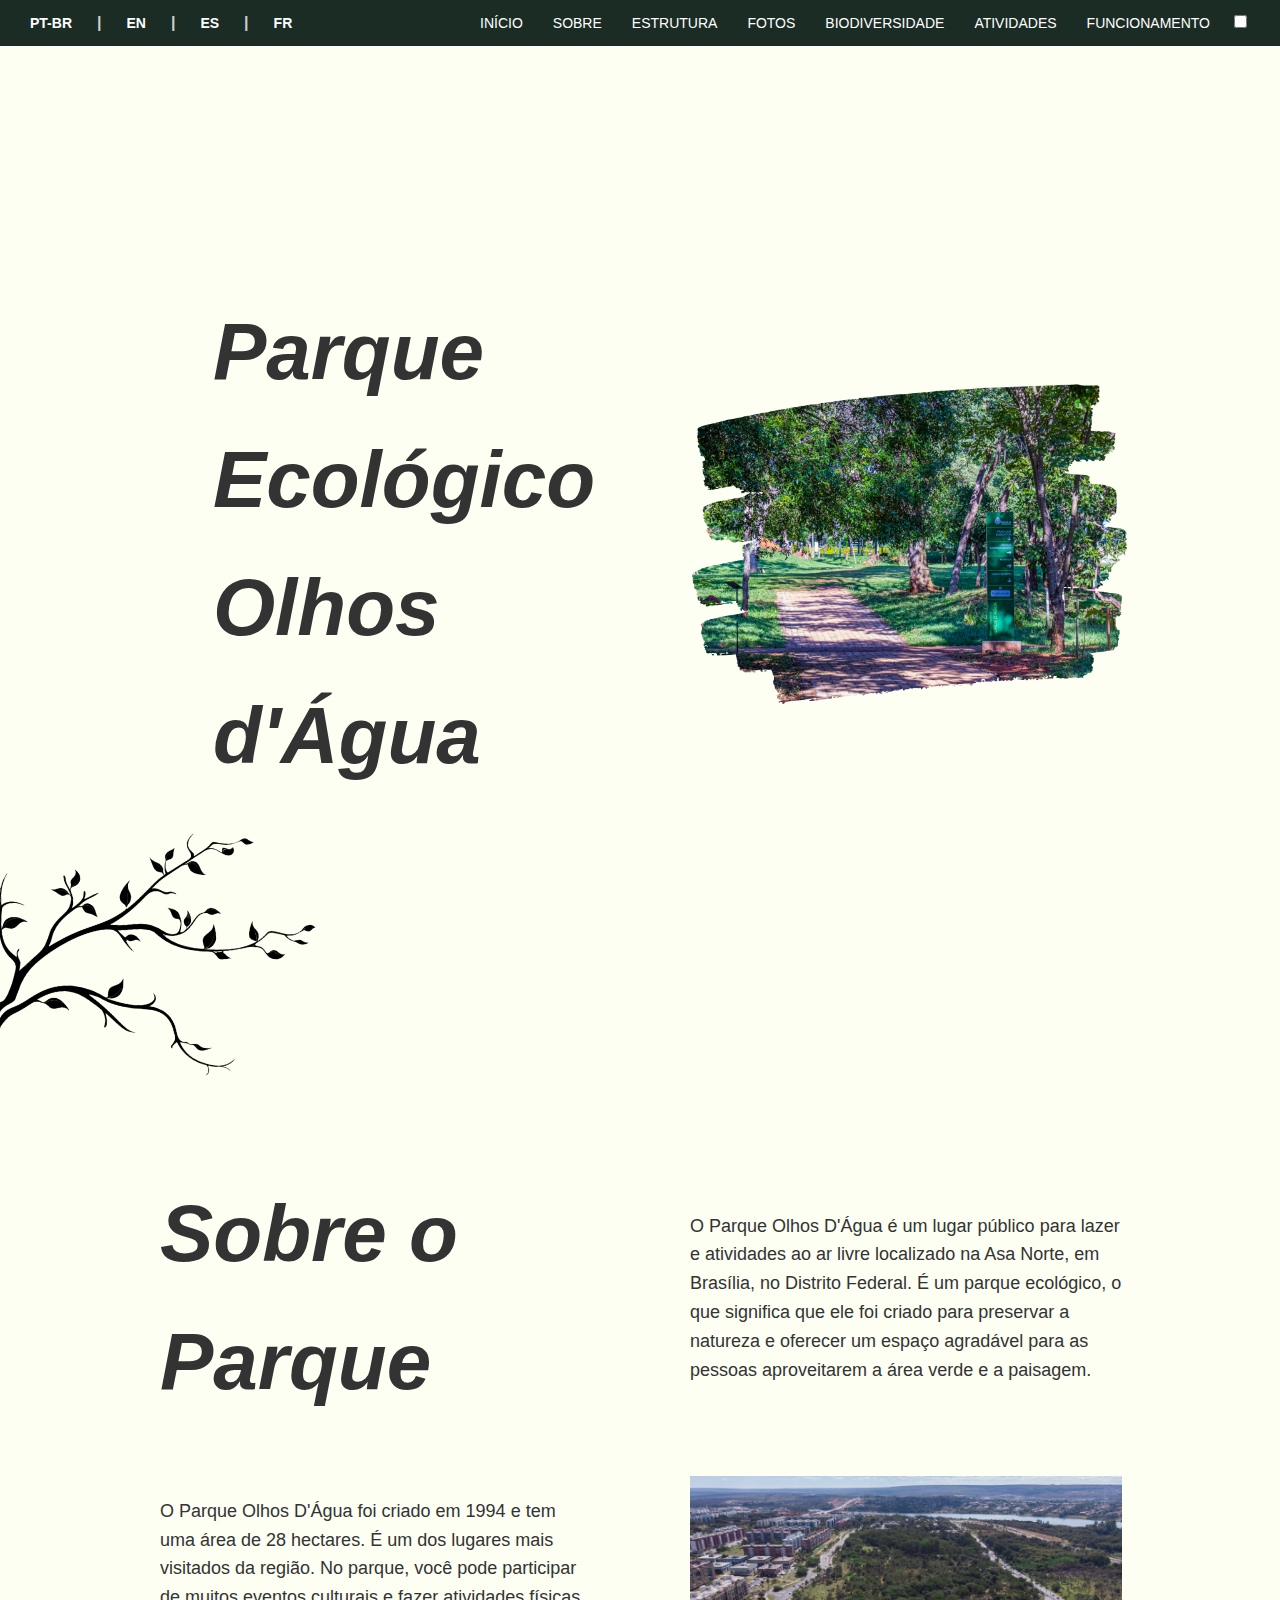
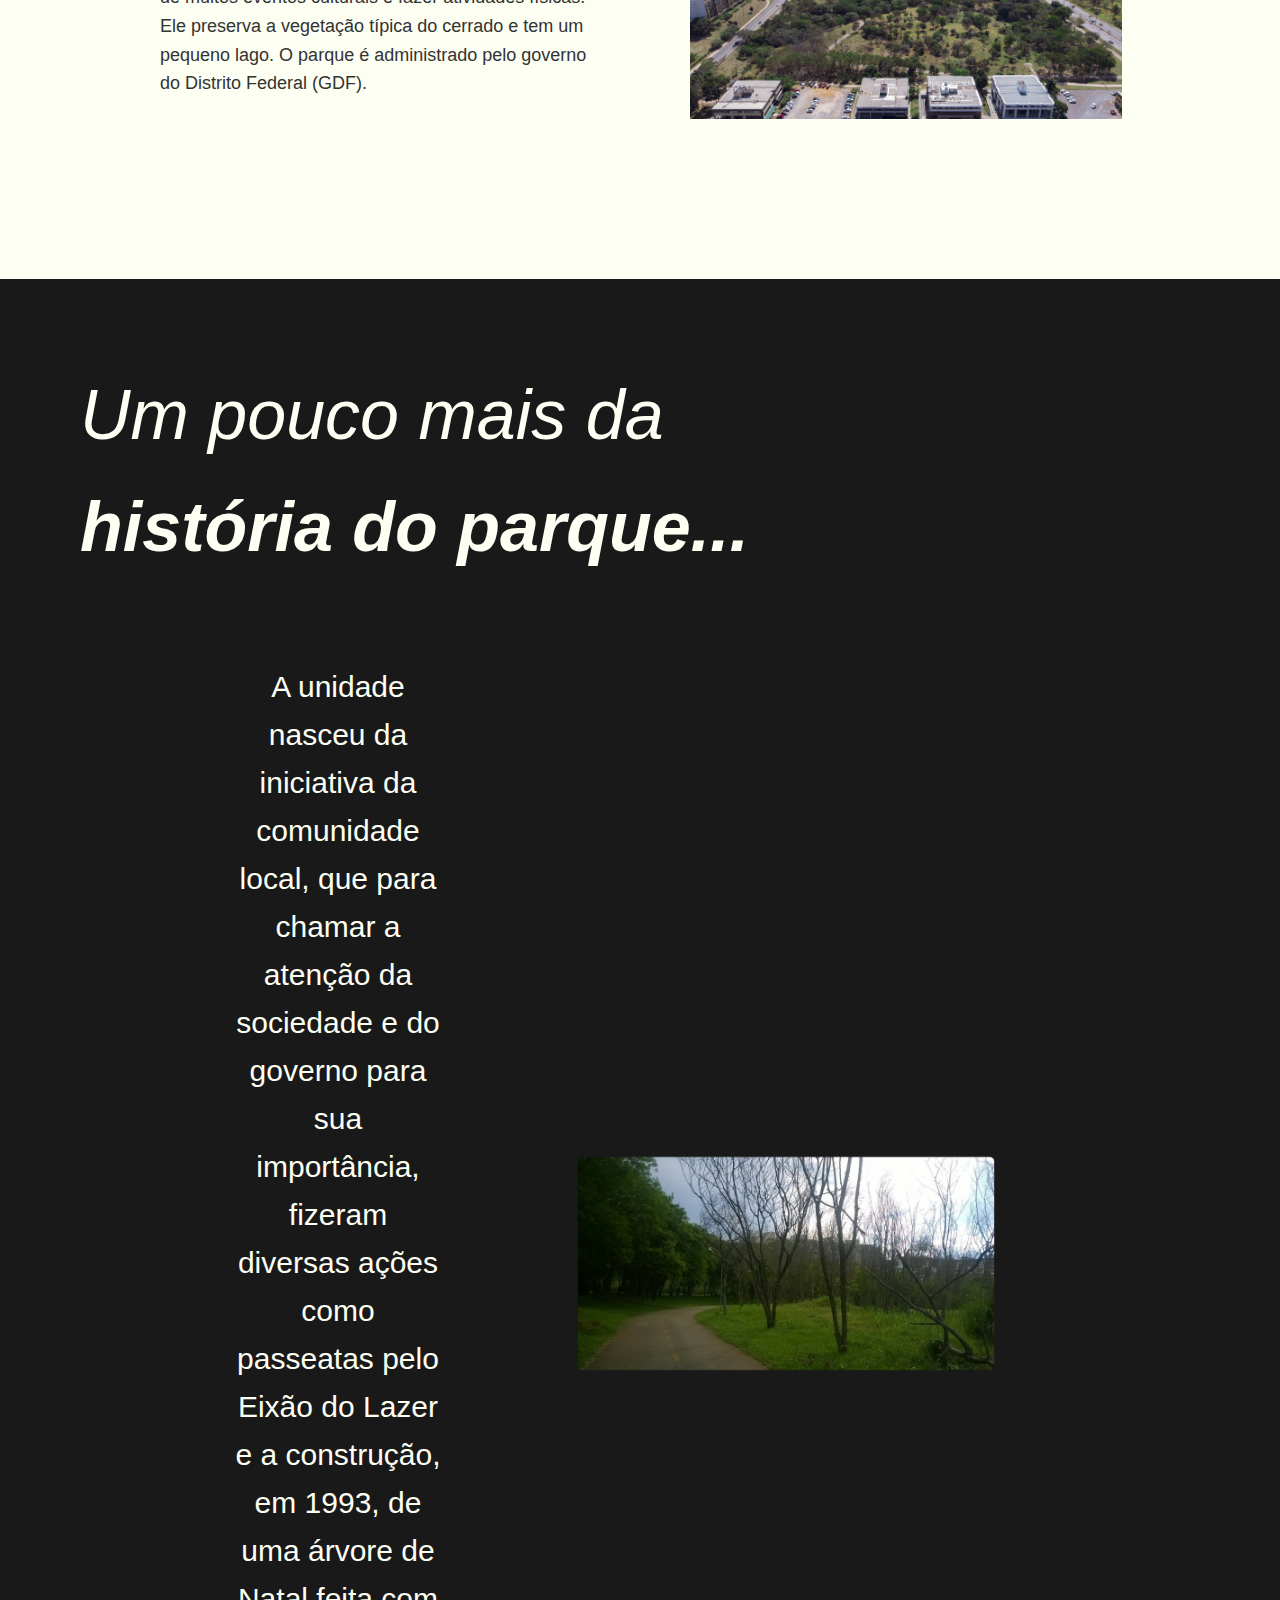
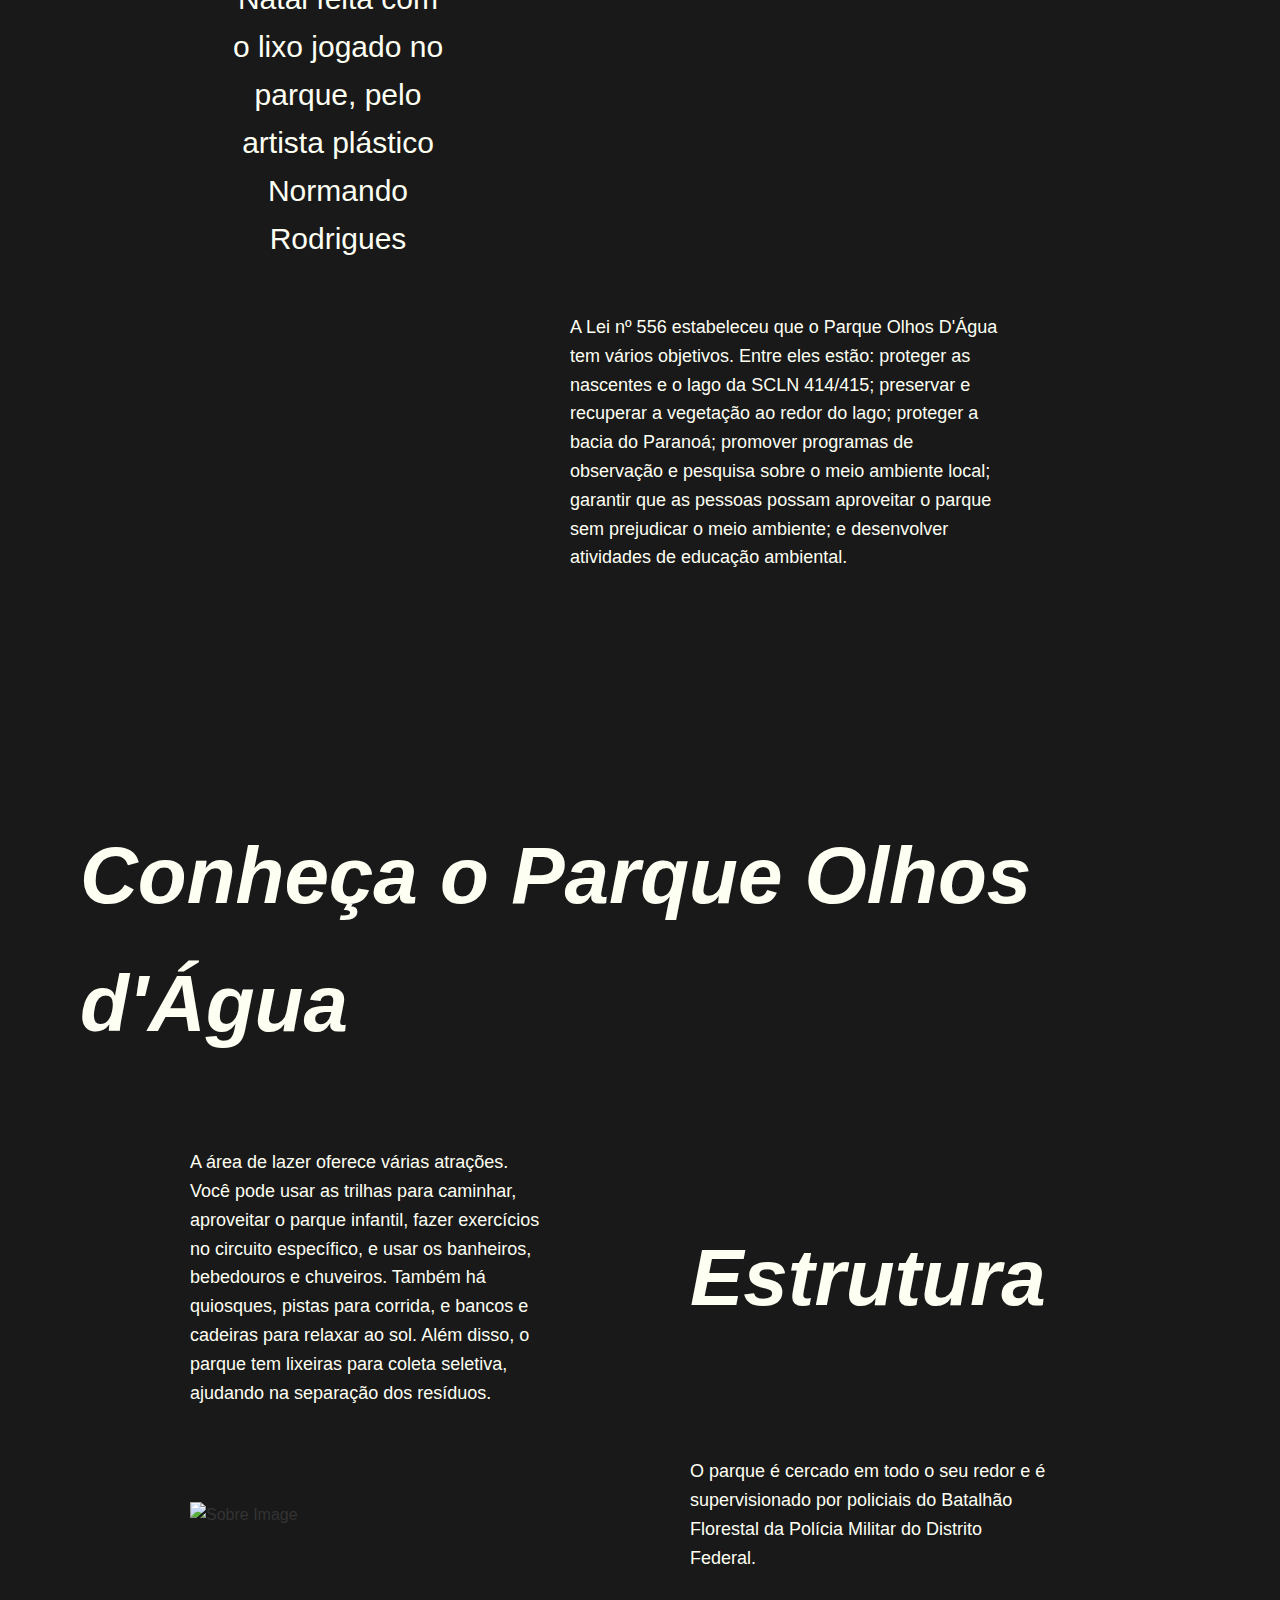
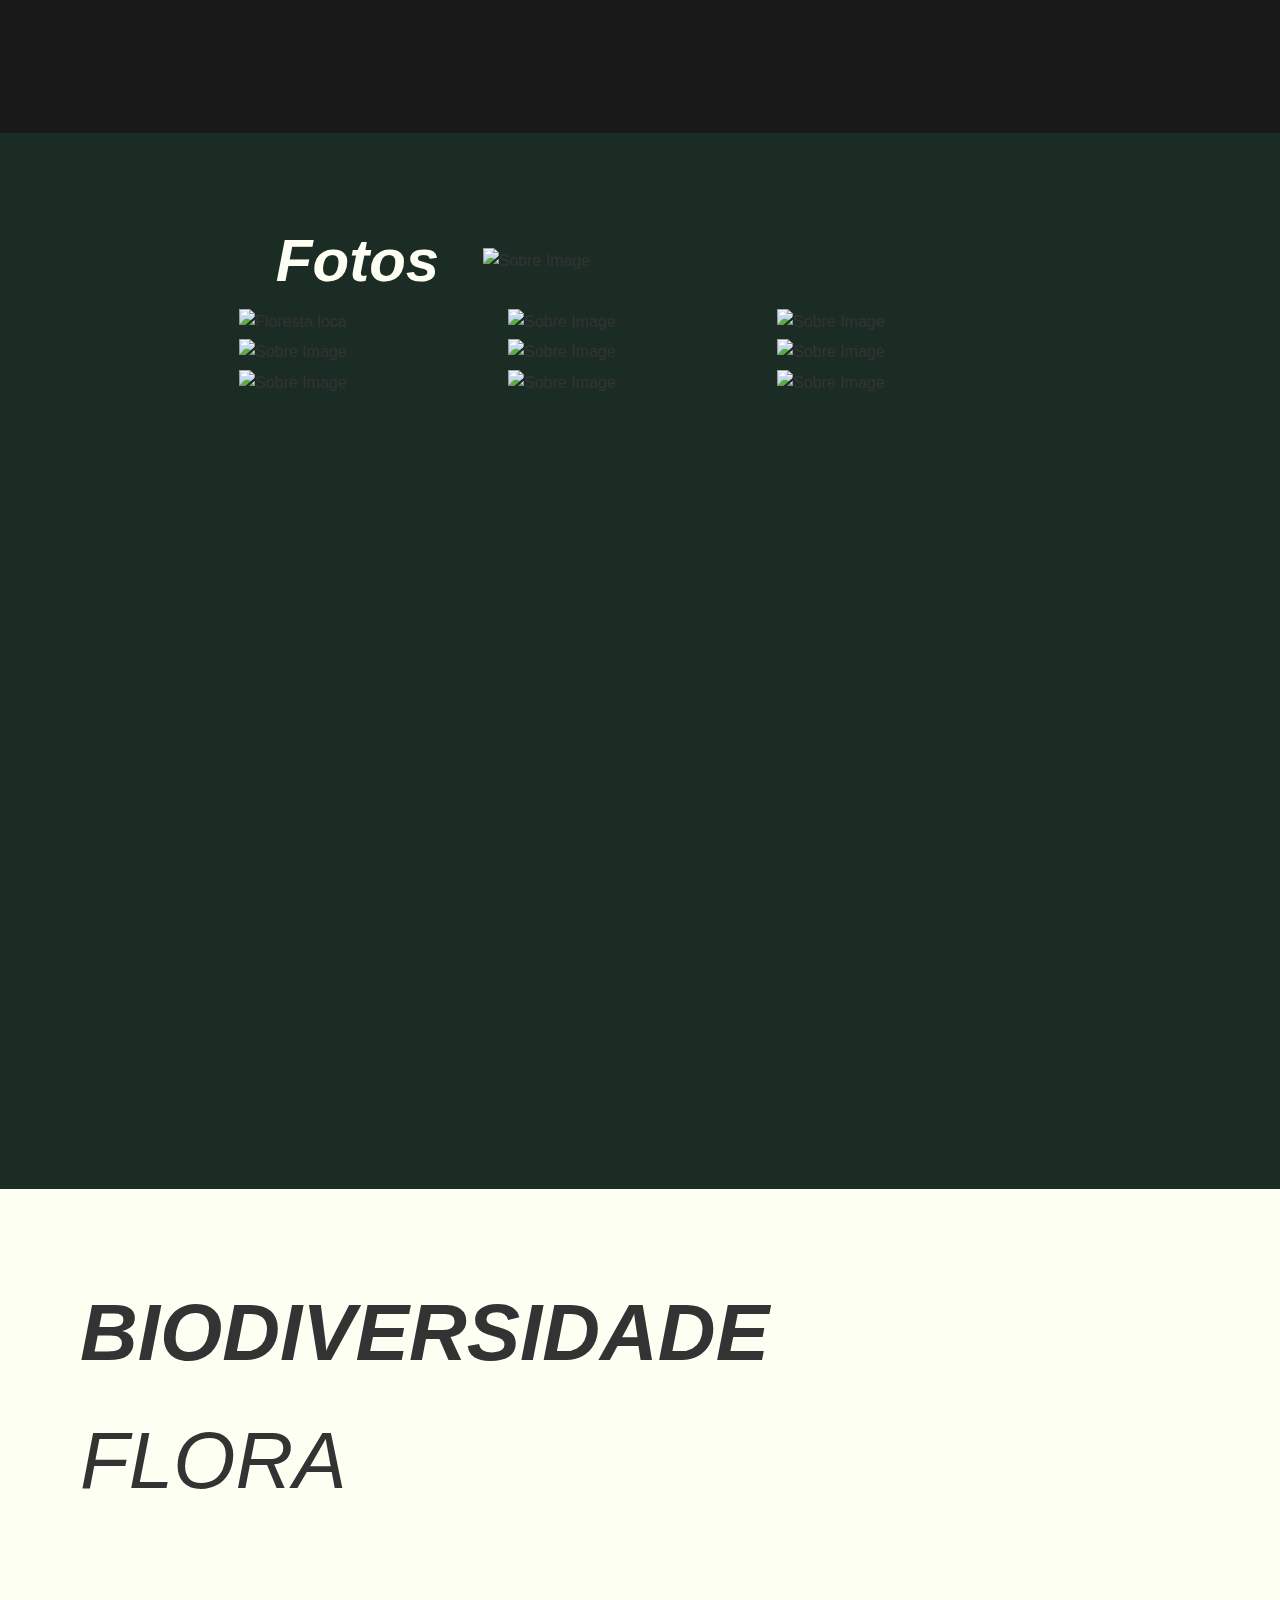
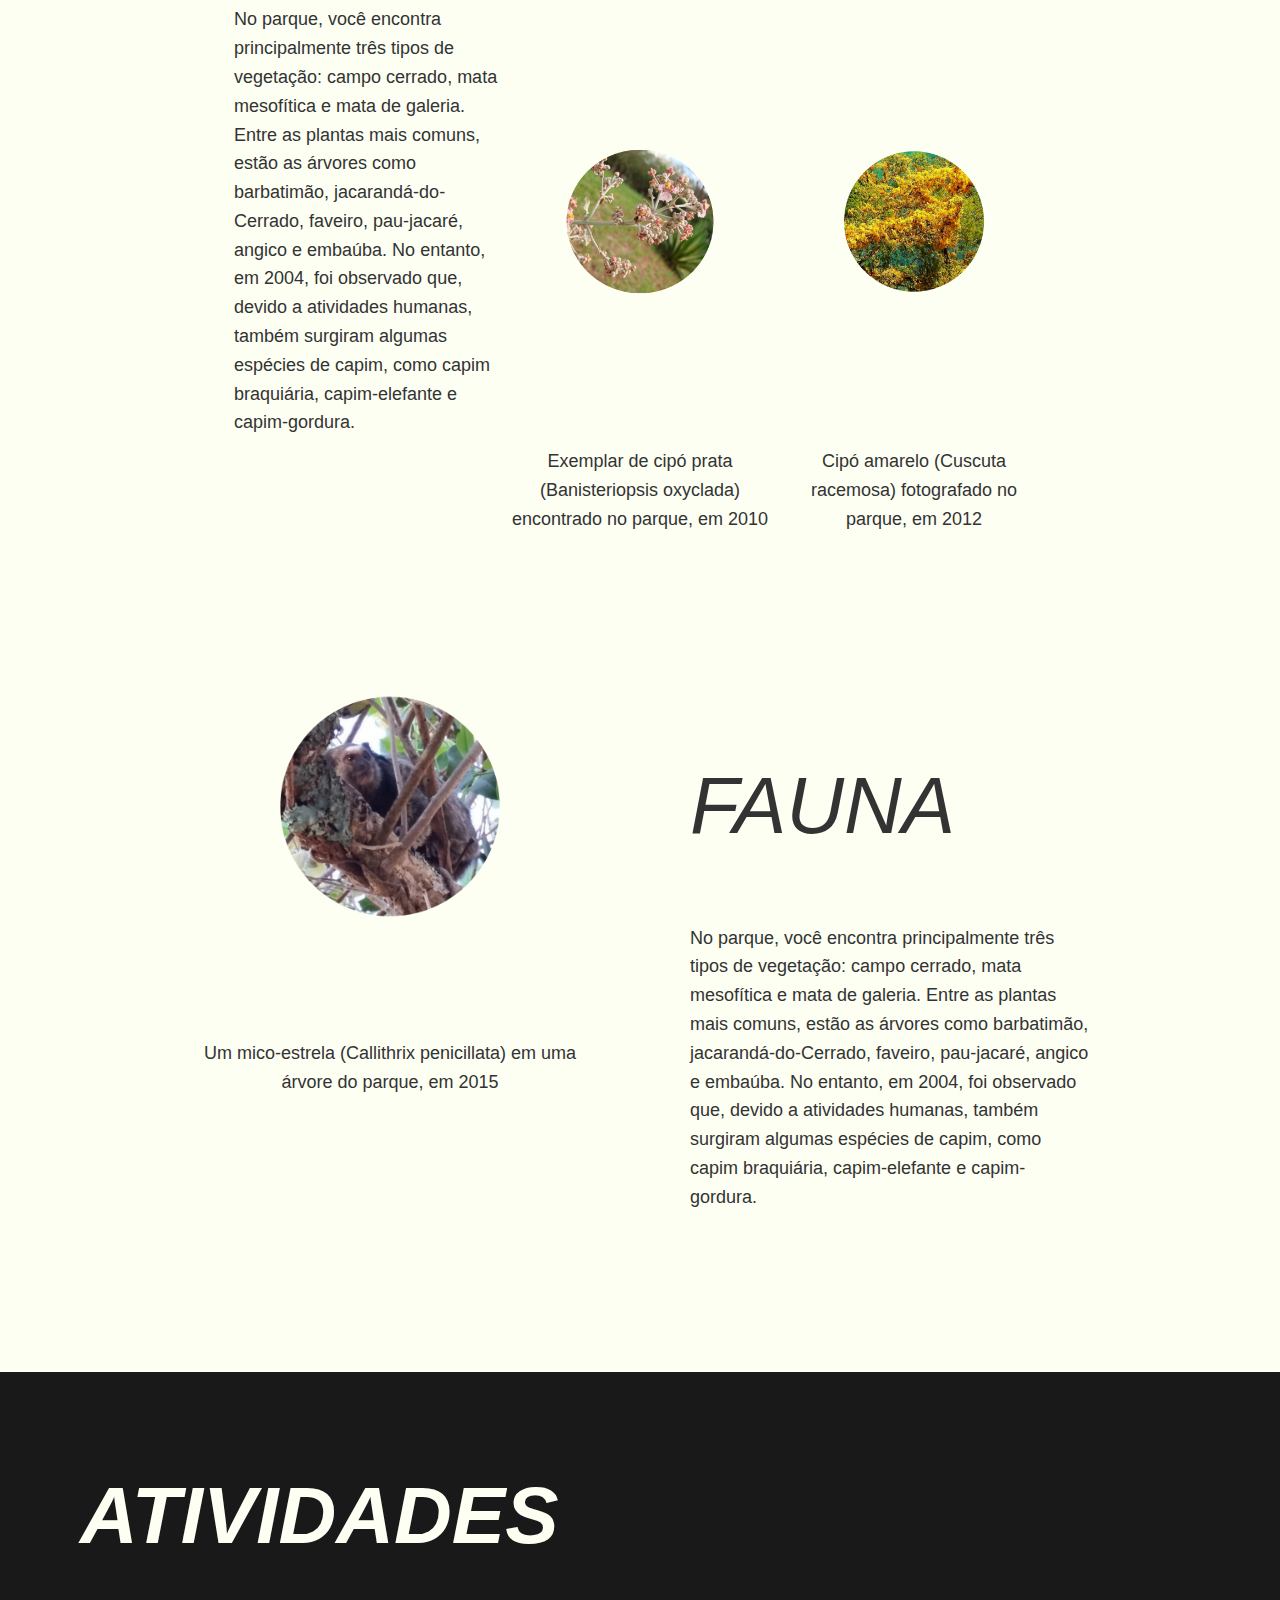
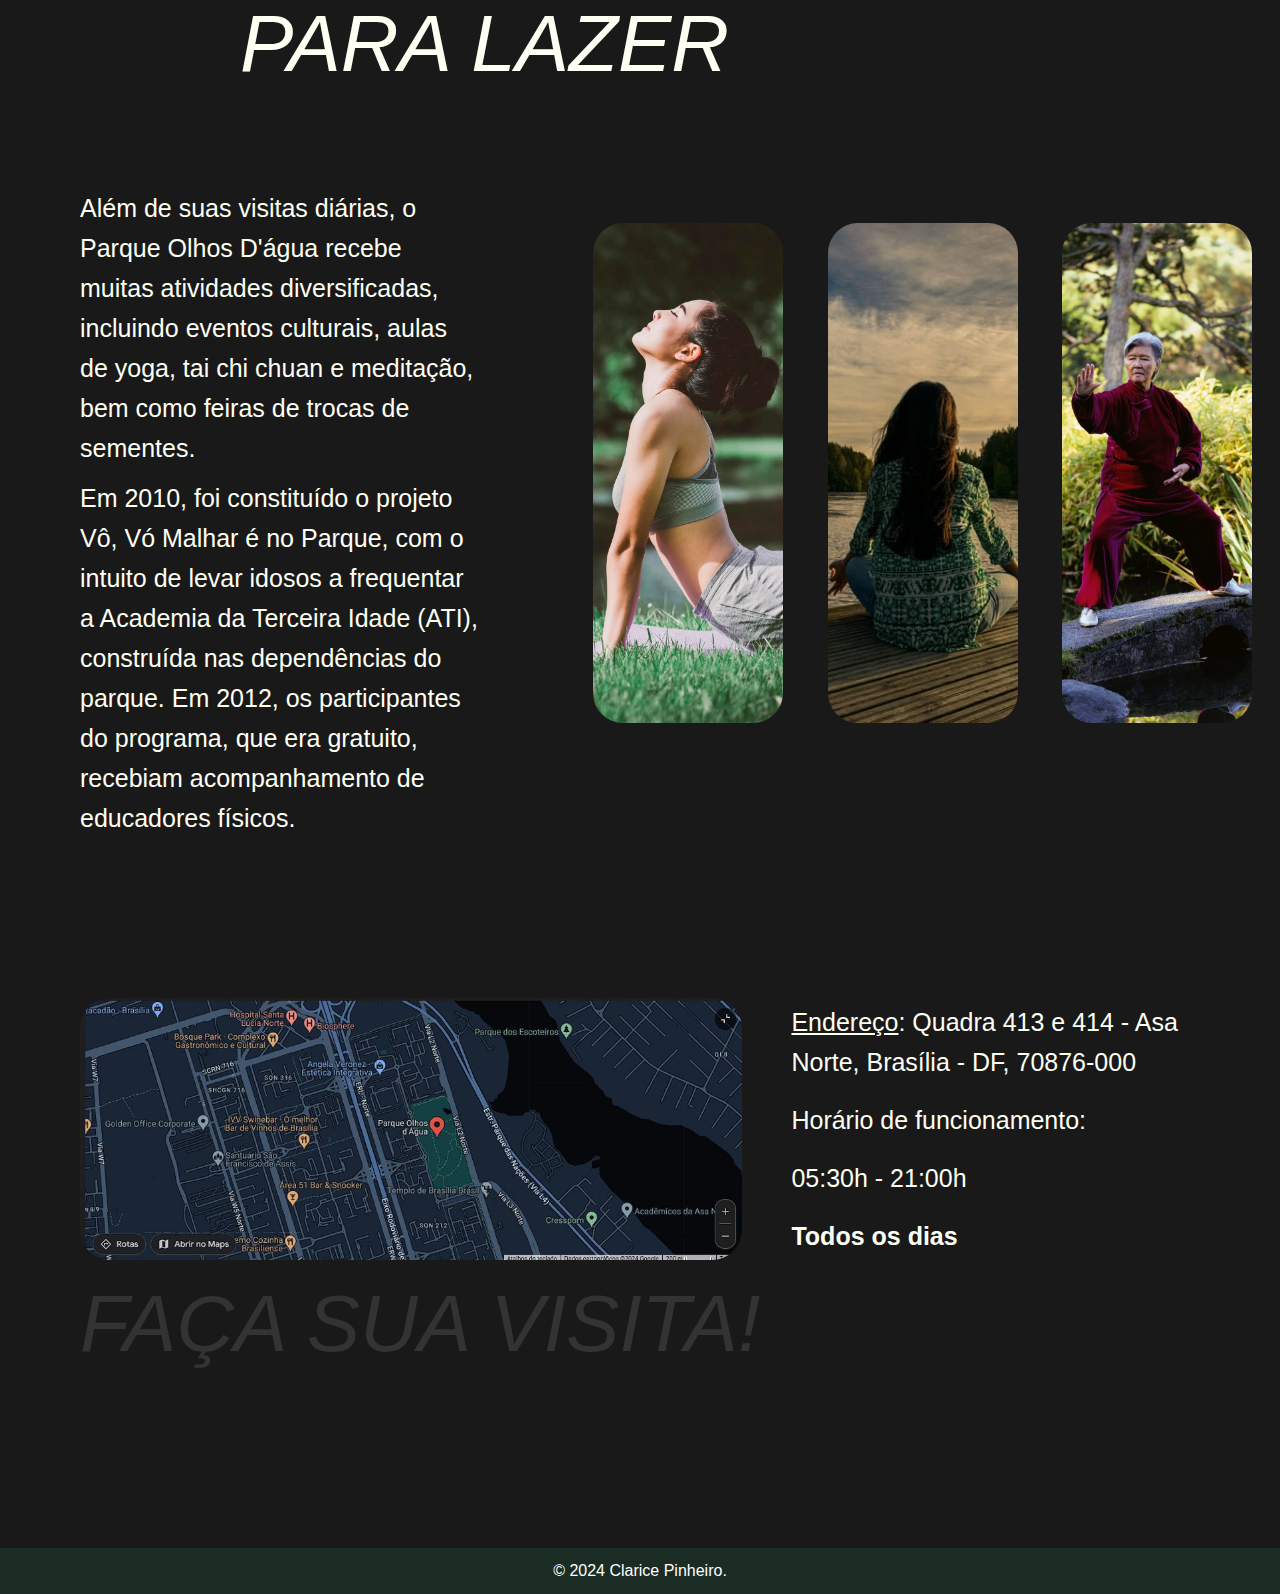
==== espanhol.html @ 20539ecb "commit inicial" ====
<!DOCTYPE html>
<html lang="pt-br">

<head>
    <link rel="stylesheet" href="https://cdnjs.cloudflare.com/ajax/libs/font-awesome/6.5.2/css/all.min.css"
        integrity="sha512-SnH5WK+bZxgPHs44uWIX+LLJAJ9/2PkPKZ5QiAj6Ta86w+fsb2TkcmfRyVX3pBnMFcV7oQPJkl9QevSCWr3W6A=="
        crossorigin="anonymous" referrerpolicy="no-referrer" />
    <meta charset="UTF-8">
    <meta name="viewport" content="width=device-width, initial-scale=1.0">
    <meta name="description" content="A brief description of your page">
    <meta name="keywords" content="HTML, CSS, JavaScript, template">
    <meta name="author" content="Your Name">
    <title>Protótipo</title>
    <link rel="stylesheet" href="estilos.css"> <!-- Link to your CSS file -->
</head>

<body>
    <header>
        <lang-select>
            <ul>
                <li><a href="index.html">PT-BR</a></li>
                <li>
                    <p>|</p>
                </li>
                <li><a href="ingles.html">EN</a></li>
                <li>
                    <p>|</p>
                </li>
                <li><a href="espanhol.html">ES</a></li>
                <li>
                    <p>|</p>
                </li>
                <li><a href="frances.html">FR</a></li>
            </ul>
        </lang-select>

        <nav>
            <ul>
                <li><button onclick="guia('inicio');">INÍCIO</button></li>
                <li><button onclick="guia('sobre');">SOBRE</button></li>
                <li><button onclick="guia('estrutura');">ESTRUTURA</button></li>
                <li><button onclick="guia('fotos');">FOTOS</button></li>
                <li><button onclick="guia('bio');">BIODIVERSIDADE</button></li>
                <li><button onclick="guia('atividades');">ATIVIDADES</button></li>
                <li><button onclick="guia('funcionamento');">FUNCIONAMENTO</button></li>
                <li>
                    <i class="fa-solid fa-circle-half-stroke" alt="contraste"></i>
                    <label>
                        <input type="checkbox" id="color-toggle">
                    </label>
                </li>
            </ul>
        </nav>
    </header>

    <main>
        <div id="inicio">
            <div>
                <h1 id="titulo-inicio">Parque Ecológico Olhos d'Água</h1>
                <img id="tree" src="./imagens/tree2.png" alt="Tree" />
            </div>
            <img id="img-inicio" src="./imagens/Imagem-do-Parque-Olhos-dagua.png" alt="Park Image" />
        </div>

        <div id="sobre">
            <div class="container">
                <h1 id="titulo-2">Sobre o Parque</h1>
                <p id="texto-2">O Parque Olhos D'Água é um lugar público para lazer e atividades ao ar livre localizado
                    na
                    Asa Norte, em Brasília, no Distrito Federal. É um parque ecológico, o que significa que ele foi
                    criado
                    para preservar a natureza e oferecer um espaço agradável para as pessoas aproveitarem a área verde e
                    a paisagem.
                </p>
                <p id="texto-2">O Parque Olhos D'Água foi criado em 1994 e tem uma área de 28 hectares. É um dos lugares
                    mais
                    visitados da região. No parque, você pode participar de muitos eventos culturais e fazer atividades
                    físicas.
                    Ele preserva a vegetação típica do cerrado e tem um pequeno lago. O parque é administrado pelo
                    governo do Distrito Federal (GDF).
                </p>
                <img id="img-sobre" src="./imagens/Imagem-2.png" alt="Sobre Image" />
            </div>
        </div>

        <div id="mais">
            <h1 style="font-size: 70px; color: #FDFFF3; font-weight: 100; font-style: italic;" id="titulo-2">Um pouco
                mais da</h1>
            <H1 style="font-size: 70px; color: #FDFFF3; font-style: italic;" id="titulo-2">
                <p>história do parque...
            </H1>
            <div class="container">
                <p style="text-align: center; font-size: 30px;" id="texto-2">
                    <i id="teste" class="fa-solid fa-quote-left"></i>
                    A unidade nasceu da iniciativa da comunidade local, que para chamar
                    a atenção da sociedade e do governo para sua importância, fizeram
                    diversas ações como passeatas pelo Eixão do Lazer e a construção, em 1993,
                    de uma árvore de Natal feita com o lixo jogado no parque, pelo artista
                    plástico Normando Rodrigues
                    <i class="fa-solid fa-quote-right"></i>
                </p>
                <img src="./imagens/Imagem-3.png" alt="Mais Image" />
                <p></p>
                <p style="display: flex; align-items: start;" id="texto-2">
                    A Lei nº 556 estabeleceu que o Parque Olhos D'Água tem vários objetivos.
                    Entre eles estão: proteger as nascentes e o lago da SCLN 414/415;
                    preservar e recuperar a vegetação ao redor do lago; proteger a bacia
                    do Paranoá; promover programas de observação e pesquisa sobre o meio
                    ambiente local; garantir que as pessoas possam aproveitar o parque
                    sem prejudicar o meio ambiente; e desenvolver atividades de educação
                    ambiental.
                </p>
            </div>
        </div>

        <div id="estrutura">
            <h1>Conheça o Parque Olhos d'Água</h1>
            <div class="container">
                <p id="texto-2">A área de lazer oferece várias atrações. Você pode usar
                    as trilhas para caminhar, aproveitar o parque infantil, fazer
                    exercícios no circuito específico, e usar os banheiros, bebedouros e
                    chuveiros. Também há quiosques, pistas para corrida, e bancos e
                    cadeiras para relaxar ao sol. Além disso, o parque tem lixeiras para
                    coleta seletiva, ajudando na separação dos resíduos.
                </p>
                <h1 id="titulo-2">Estrutura</h1>
                <img id="img-sobre" src="./imagens/Imagem-4.png" alt="Sobre Image" />
                <p id="texto-2">O parque é cercado em todo o seu redor e é supervisionado
                    por policiais do Batalhão Florestal da Polícia Militar do Distrito
                    Federal.
                </p>
            </div>
        </div>

        <div id="fotos">
            <div class="container1">
                <h1>Fotos</h1>
                <img id="img-sobre" src="./imagens/Imagem-4.png" alt="Sobre Image" />

            </div>
            <div class="container2">
                <img src="./imagens/Imagem-4.png" alt="Floresta loca"/>
                <img src="./imagens/Imagem-4.png" alt="Sobre Image" />
                <img src="./imagens/Imagem-4.png" alt="Sobre Image" />
                <img src="./imagens/Imagem-4.png" alt="Sobre Image" />
                <img src="./imagens/Imagem-4.png" alt="Sobre Image" />
                <img src="./imagens/Imagem-4.png" alt="Sobre Image" />
                <img src="./imagens/Imagem-4.png" alt="Sobre Image" />
                <img src="./imagens/Imagem-4.png" alt="Sobre Image" />
                <img src="./imagens/Imagem-4.png" alt="Sobre Image" />
            </div>
        </div>

        <div id="video">
            <iframe width="1128" height="634" src="https://www.youtube.com/embed/xSJKiMQd7CQ"
                title="Parque Olhos d&#39;Água - Brasília - DF" frameborder="0"
                allow="accelerometer; autoplay; clipboard-write; encrypted-media; gyroscope; picture-in-picture; web-share"
                referrerpolicy="strict-origin-when-cross-origin" allowfullscreen>
            </iframe>
        </div>



        <div id="bio">
            <h1>BIODIVERSIDADE</h1>
            <h1 style="font-weight: 100;">FLORA</h1>
            <div class="container">
                <p id="texto-2">No parque, você encontra principalmente três tipos de vegetação: campo cerrado, 
                    mata mesofítica e mata de galeria. Entre as plantas mais comuns, estão as árvores como 
                    barbatimão, jacarandá-do-Cerrado, faveiro, pau-jacaré, angico e embaúba. No entanto, 
                    em 2004, foi observado que, devido a atividades humanas, também surgiram algumas espécies 
                    de capim, como capim braquiária, capim-elefante e capim-gordura.
                </p>
                <img id="img-sobre" src="./imagens/Imagem-5.png" alt="Sobre Image"/>
                <img id="img-sobre" src="./imagens/Imagem-6.png" alt="Sobre Image"/>
                <p></p>
                <p style="text-align: center;" class="teste">Exemplar de cipó prata (Banisteriopsis oxyclada) encontrado no parque, em 2010</p>
                <p style="text-align: center;" class="teste">Cipó amarelo (Cuscuta racemosa) fotografado no parque, em 2012</p>
            </div>
        </div>

        <div id="fauna">
            <div class="container">
                <img id="img-sobre" src="./imagens/Imagem-7.png" alt="Sobre Image"/>
                <h1 style="font-weight: 100;">FAUNA</h1>
                <p style="text-align: center;" class="teste">Um mico-estrela (Callithrix penicillata) em uma árvore do parque, em 2015  </p>
                <p id="texto-2">No parque, você encontra principalmente três tipos de vegetação: campo cerrado, 
                    mata mesofítica e mata de galeria. Entre as plantas mais comuns, estão as árvores como 
                    barbatimão, jacarandá-do-Cerrado, faveiro, pau-jacaré, angico e embaúba. No entanto, 
                    em 2004, foi observado que, devido a atividades humanas, também surgiram algumas espécies 
                    de capim, como capim braquiária, capim-elefante e capim-gordura.
                </p>

            </div>
        </div>

        <div id="atividades">
            <h1>ATIVIDADES</h1>
            <h1 style="font-weight: 100; padding-left: 10rem;">PARA LAZER</h1>
            <div class="container-lazer">
                <div class="container2">
                    <p id="texto-2">Além de suas visitas diárias, o Parque Olhos D'água recebe 
                        muitas atividades diversificadas, incluindo eventos culturais, aulas 
                        de yoga, tai chi chuan e meditação, bem como feiras de trocas de sementes.
                    </p>
                    <p id="texto-2">Em 2010, foi constituído o projeto Vô, Vó Malhar é no Parque, 
                        com o intuito de levar idosos a frequentar a Academia da Terceira Idade 
                        (ATI), construída nas dependências do parque. Em 2012, os participantes 
                        do programa, que era gratuito, recebiam acompanhamento de educadores físicos.
                    </p>
                </div>
                
                <div class="container">
                    <img id="img-sobre" src="./imagens/yoga.png" alt="Sobre Image"/>
                    <img id="img-sobre" src="./imagens/thumbnail-2.jpg" alt="Sobre Image"/>
                    <img id="img-sobre" src="./imagens/screen_2x.webp" alt="Sobre Image"/>
                </div>
            </div>
        </div>

        <div id="funcionamento">
            <div class="container-lazer">
                <div class="container2">
                    <img id="img-sobre" src="./imagens/mapa.png" alt="Sobre Image"/>
                </div>
                
                <div class="container">
                    <p style="font-weight: 100;" id="texto-2"><u>Endereço</u>: Quadra 413 e 414 - Asa Norte, Brasília - DF, 70876-000
                    </p>
                    <p style="font-weight: 100;" id="texto-2">Horário de funcionamento:
                    </p>
                    <p style="font-weight: 100;" id="texto-2">05:30h - 21:00h
                    </p>
                    <p id="texto-2">Todos os dias
                    </p>
                </div>
            </div>
            <h1 style="font-weight: 100; margin-bottom: 5rem;">FAÇA SUA VISITA!</h1>
        </div>
    </main>

    <footer>
        <p>&copy; 2024 Clarice Pinheiro.</p>
    </footer>

    <script>
        document.getElementById('color-toggle').addEventListener('change', function () {
            document.body.classList.toggle('dark-mode', this.checked);
        });

        function guia(value) {
            document.getElementById(value).scrollIntoView({ behavior: 'smooth' });
        }
    </script>
</body>

</html>
---- estilos.css ----
body,
h1,
p,
ul,
li,
nav,
main,
footer {
    margin: 0;
    padding: 0;
    box-sizing: border-box;
}

:root {
    --background-color: #FDFFF3;
    --dark-back-color: #FDFFF3;
    --text-color: #333;
    --text-color-header: #fff;
    --header-background: #1b2c25;
    --header-text-color: #fff;
    --main-background: #FDFFF3;
    --footer-background: #67729D;
    --footer-text-color: #fff;
    --div-background: #191919;
}

body {
    font-family: 'Roboto', sans-serif;
    line-height: 1.6;
    color: var(--text-color);
    background-color: var(--background-color);
}

header {
    display: flex;
    flex-wrap: wrap;
    justify-content: space-between;
    align-items: center;
    padding: 10px 20px;
    background-color: var(--header-background);
    color: var(--header-text-color);
    font-weight: bold;
    height: auto;
}

lang-select ul,
nav ul {
    display: flex;
    list-style-type: none;
    padding: 0;
    margin: 0;
}

lang-select ul {
    flex-wrap: wrap;
}

lang-select ul li,
nav ul li {
    margin-right: 10px;
}

lang-select ul li a,
nav ul li button {
    text-decoration: none;
    color: var(--header-text-color);
    background: none;
    border: none;
    cursor: pointer;
    padding: 5px 10px;
    font-size: 14px;
}

lang-select ul li a:hover,
nav ul li button:hover {
    border-bottom: solid;
    border-color: var(--header-text-color);
}

lang-select ul li p {
    color: #ccc;
    margin: 0 5px;
}

main {
    border-radius: 5px;
    max-width: 100%;
    margin: 0 auto;
}

#inicio {
    height: 100vh;
    display: flex;
    align-items: center;
    justify-content: center;
    /* Space between title and image */
    padding: 1rem;
    padding-right: 1rem;
    margin-right: 5rem;
    margin-left: 5rem;
    margin-bottom: 5rem;
    margin-top: 2rem;
    position: relative;

}

#titulo-inicio {
    font-style: italic;
    padding: 2rem;
    padding-left: 10rem;
    font-size: 80px;
}

#sobre {
    margin: 5rem;
}

#sobre .container {
    padding: 5rem;
    display: grid;
    grid-template-columns: 50% 50%;
    grid-row: auto auto;
    grid-column-gap: 50px;
    grid-row-gap: 50px;

    h1 {
        font-size: 80px;
        font-style: italic;
    }

    p {
        display: flex;
        align-items: center;
        font-size: large;
        max-width: 90%;
    }

    img {
        width: 100%;
        max-width: 90%;
    }
}

#mais {
    background-color: var(--div-background);
    padding: 5rem;
}

#mais .container {
    align-items: center;
    justify-content: center;
    padding: 5rem;
    display: grid;
    grid-template-columns: 30% 60%;
    grid-row: auto auto;
    grid-column-gap: 100px;
    grid-row-gap: 50px;
    margin-right: 5rem;
    margin-left: 5rem;

    p {
        max-width: 90%;
        display: flex;
        align-items: center;
        font-size: 30px;
        color: var(--dark-back-color);

        i#teste {
            top: -50px;
        }
    }

    img {
        display: flex;
        max-width: 90%;
        align-items: center;
        justify-content: flex-start;
    }
}

#estrutura {
    background-color: var(--div-background);
    padding: 5rem;

    h1 {
        color: var(--dark-back-color);
        font-size: 80px;
        font-style: italic;
    }
}

#estrutura .container {
    align-items: center;
    justify-content: center;
    padding: 5rem;
    display: grid;
    grid-template-columns: 50% 50%;
    grid-row: auto auto;
    grid-column-gap: 100px;
    grid-row-gap: 50px;
    margin-right: 5rem;
    margin-left: 5rem;

    h1 {
        color: var(--dark-back-color);
        font-size: 80px;
        font-style: italic;
    }

    p {
        max-width: 90%;
        display: flex;
        align-items: center;
        font-size: large;
        color: var(--dark-back-color);

        i#teste {
            top: -50px;
        }
    }

    img {
        display: flex;
        max-width: 90%;
        align-items: center;
        justify-content: flex-start;
    }
}

#fotos {
    background-color: #1b2c25;
    padding: 5rem;
}

#fotos .container1 {
    align-items: center;
    justify-content: center;
    padding: 5rem;
    display: grid;
    grid-template-columns: 30% 70%;
    grid-row: auto auto;
    grid-column-gap: 5px;
    grid-row-gap: 5px;
    margin-right: 5rem;
    margin-left: 5rem;
    padding-bottom: 0;
    padding-top: 0;

    h1 {
        color: var(--dark-back-color);
        font-size: 80px;
        font-style: italic;
        display: flex;
        justify-content: center;
    }

    img {
        display: flex;
        max-width: 100%;

    }
}

#fotos .container2 {
    align-items: center;
    justify-content: center;
    padding: 5rem;
    display: grid;
    grid-template-columns: 33% 33% 33%;
    grid-row: auto auto;
    grid-column-gap: 5px;
    grid-row-gap: 5px;
    margin-right: 5rem;
    margin-left: 5rem;
    padding-bottom: 0;
    padding-top: 0;

    img {
        max-width: 100%;
    }
}

#video {
    display: flex;
    justify-content: center;
    align-items: center;
    background-color: #1b2c25;
    padding-bottom: 5rem;
}

#bio {
    padding: 5rem;

    h1 {
        font-size: 80px;
        font-style: italic;
    }
}

#bio .container {
    align-items: center;
    justify-content: center;
    padding: 5rem;
    display: grid;
    grid-template-columns: 33% 33% 33%;
    grid-row: auto auto;
    grid-column-gap: 10px;
    grid-row-gap: 10px;
    margin-right: 5rem;
    margin-left: 5rem;

    h1 {
        font-size: 80px;
        font-style: italic;
    }

    p {
        max-width: 100%;
        display: flex;
        align-items: center;
        justify-content: center;
        font-size: large;


    }

    .teste {
        padding-left: 6rem;
    }

    img {
        display: flex;
        width: 600px;
        align-items: center;
        justify-content: flex-start;
    }
}

#fauna {
    padding: 5rem;
    padding-top: 0;

    h1 {
        font-size: 80px;
        font-style: italic;
    }
}

#fauna .container {
    align-items: center;
    justify-content: center;
    padding: 5rem;
    padding-top: 0;
    display: grid;
    grid-template-columns: 50% 50%;
    grid-row: auto auto;
    grid-column-gap: 10px;
    grid-row-gap: 10px;
    margin-right: 5rem;
    margin-left: 5rem;

    h1 {
        font-size: 80px;
        font-style: italic;
    }

    p {
        max-width: 100%;
        display: flex;
        align-items: center;
        justify-content: center;
        font-size: large;


    }

    .teste {
        padding-right: 8rem;
    }

    img {
        display: flex;
        width: 600px;
        align-items: center;
        justify-content: flex-start;
    }
}

#atividades {
    padding: 5rem;
    background-color: var(--div-background);

    h1 {
        color: var(--dark-back-color);
        font-size: 80px;
        font-style: italic;
    }

    .container-lazer {
        display: flex;
        flex-direction: row;
    }
}

#atividades .container {
    max-width: 50%;
    align-items: center;
    justify-content: center;
    display: grid;
    grid-template-columns: 33% 33% 33%;
    grid-row: auto auto;
    grid-column-gap: 50px;
    grid-row-gap: 10px;
    margin-left: 10rem;

    h1 {
        font-size: 80px;
        font-style: italic;
    }

    p {
        color: var(--dark-back-color);
        max-width: 100%;
        display: flex;
        align-items: center;
        justify-content: center;
        font-size: large;
    }

    img {
        display: flex;
        width: 190px;
        height: 500px;
        align-items: center;
        justify-content: flex-start;
        border-radius: 30px;
        object-fit: cover;
    }
}

#atividades .container2 {
    max-width: 40%;
    display: grid;
    grid-template-columns: 100%;
    grid-row: auto auto;
    grid-column-gap: 10px;
    grid-row-gap: 10px;
    margin-top: 5rem;

    h1 {
        font-size: 80px;
        font-style: italic;
    }

    p {
        color: var(--dark-back-color);
        max-width: 100%;
        display: flex;
        align-items: center;
        justify-content: center;
        font-size: 25px;


    }
}

#funcionamento {
    padding: 5rem;
    background-color: var(--div-background);

    h1 {
        color: var(--dark-back-colorr);
        font-size: 80px;
        font-style: italic;
    }

    .container-lazer {
        display: flex;
        flex-direction: row;
    }
}

#funcionamento .container {
    max-width: 50%;
    align-items: center;
    justify-content: center;
    display: grid;
    grid-template-columns: 100%;
    grid-row: auto auto;
    grid-column-gap: 50px;
    grid-row-gap: 10px;
    margin-left: 10rem;

    h1 {
        color: var(--dark-back-color);
        font-size: 80px;
        font-style: italic;
    }

    p {
        color: var(--dark-back-color);
        max-width: 100%;
        font-size: 25px;
        font-weight: bold;
    }

}

#funcionamento .container2 {
    max-width: 50%;
    display: grid;
    grid-template-columns: 100%;
    grid-row: auto auto;
    grid-column-gap: 10px;
    grid-row-gap: 10px;

    h1 {
        color: var(--dark-back-color);
        font-size: 80px;
        font-style: italic;
    }

    p {
        color: var(--dark-back-color);
        max-width: 100%;
        display: flex;
        align-items: center;
        justify-content: center;


    }

    img {
        display: flex;
        align-items: center;
        justify-content: flex-start;
        border-radius: 30px;
        object-fit: cover;
    }
}



#img-inicio {
    width: 800px;
    max-width: 90%;
    height: auto;
    object-fit: cover;

}

img#tree {
    width: 35%;
    margin-right: 5rem;
    position: absolute;
    left: -130px;
    bottom: -150px;
    z-index: -1;
    max-width: 100%;
    transform: rotate(5deg)
}


footer {
    text-align: center;
    padding: 10px 0;
    background-color: var(--header-background);
    color: var(--footer-text-color);
}

body.dark-mode {
    --background-color: #333;
    --text-color: #f4f4f4;
    --header-background: #f4f4f4;
    --header-text-color: #333;
    --main-background: #444;
    --footer-background: #f4f4f4;
    --footer-text-color: #333;
}

.color-toggle-label {
    display: inline-block;
    padding: 10px 20px;
    margin-top: 20px;
    background-color: #333;
    color: #fff;
    border: none;
    cursor: pointer;
    border-radius: 5px;
    text-align: center;
}

.color-toggle-label:hover {
    background-color: #555;
}

@media (max-width: 1200px) {
    #inicio {
        padding: 20px;
    }

    #titulo-inicio,
    #titulo-2 {
        font-size: 1.5rem;
    }


}

@media (max-width: 1900px) {
    #img-inicio {
        width: 600px;
    }

    #fotos .container2 img {
        max-width: 100%;
        width: 500px;
    }

    #mais .container p {
        font-size: 18px;
    }


    #bio .container {
        img {
            max-width: 100%;
        }

        .teste {
            padding: 0;
        }
    }

    #fauna .container {
        grid-column-gap: 100px;
        grid-row-gap: 5px;

        img {
            max-width: 100%;
        }

        .teste {
            padding: 0;
        }
    }

}

@media (max-width: 1820px) {

    #funcionamento .container2 {
        img {
            max-width: 120%;
        }
    }

    #fotos .container1 {
        h1{
            font-size: 60px;
        }
    }

}



@media (max-width: 900px) {

    lang-select ul,
    nav ul {
        flex-direction: column;
    }

    lang-select ul li,
    nav ul li {
        margin: 5px 0;
    }



    #titulo-inicio,
    #titulo-2 {
        font-size: 1.2rem;
    }

}

@media (max-width: 600px) {
    header {
        flex-direction: column;
        align-items: flex-start;
    }

    lang-select ul {
        margin-bottom: 10px;
    }


    #titulo-inicio,
    #titulo-2 {
        font-size: 1rem;
    }

    #texto-2 {
        font-size: 0.875rem;
    }

}
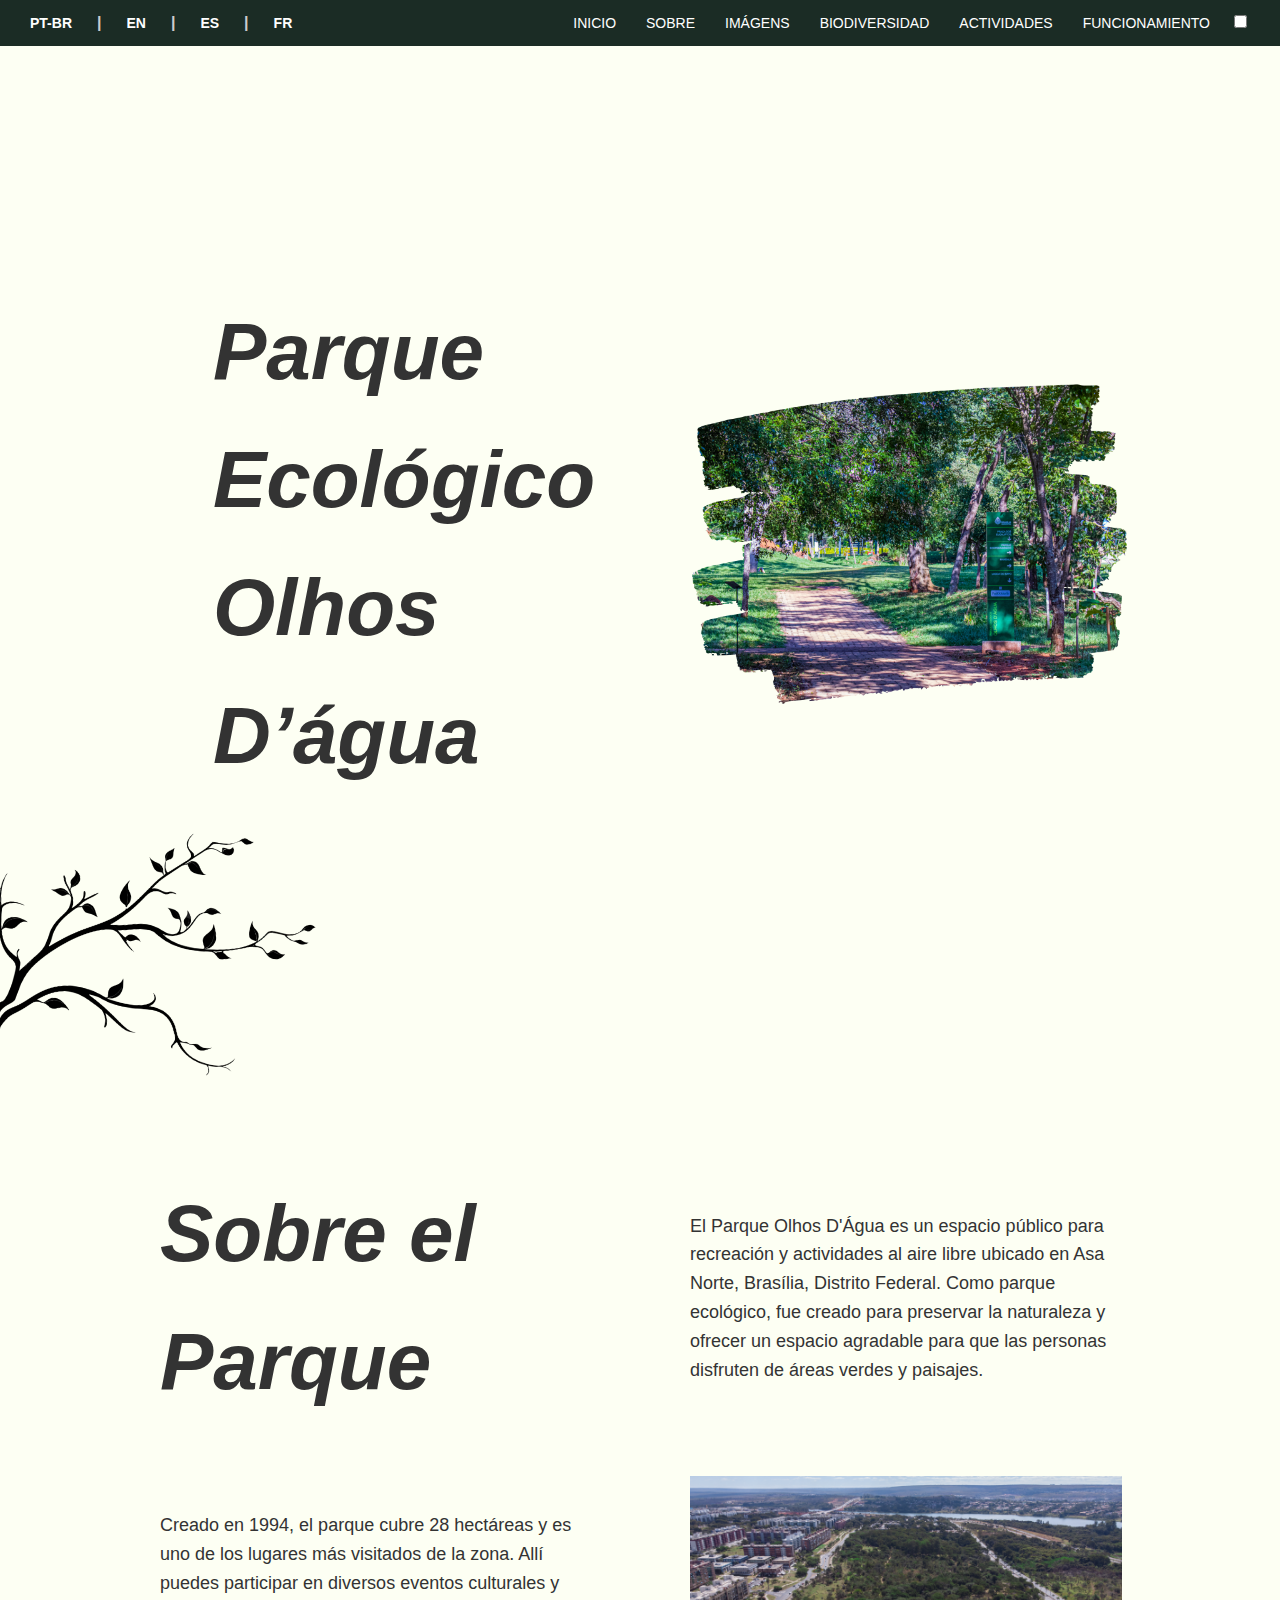
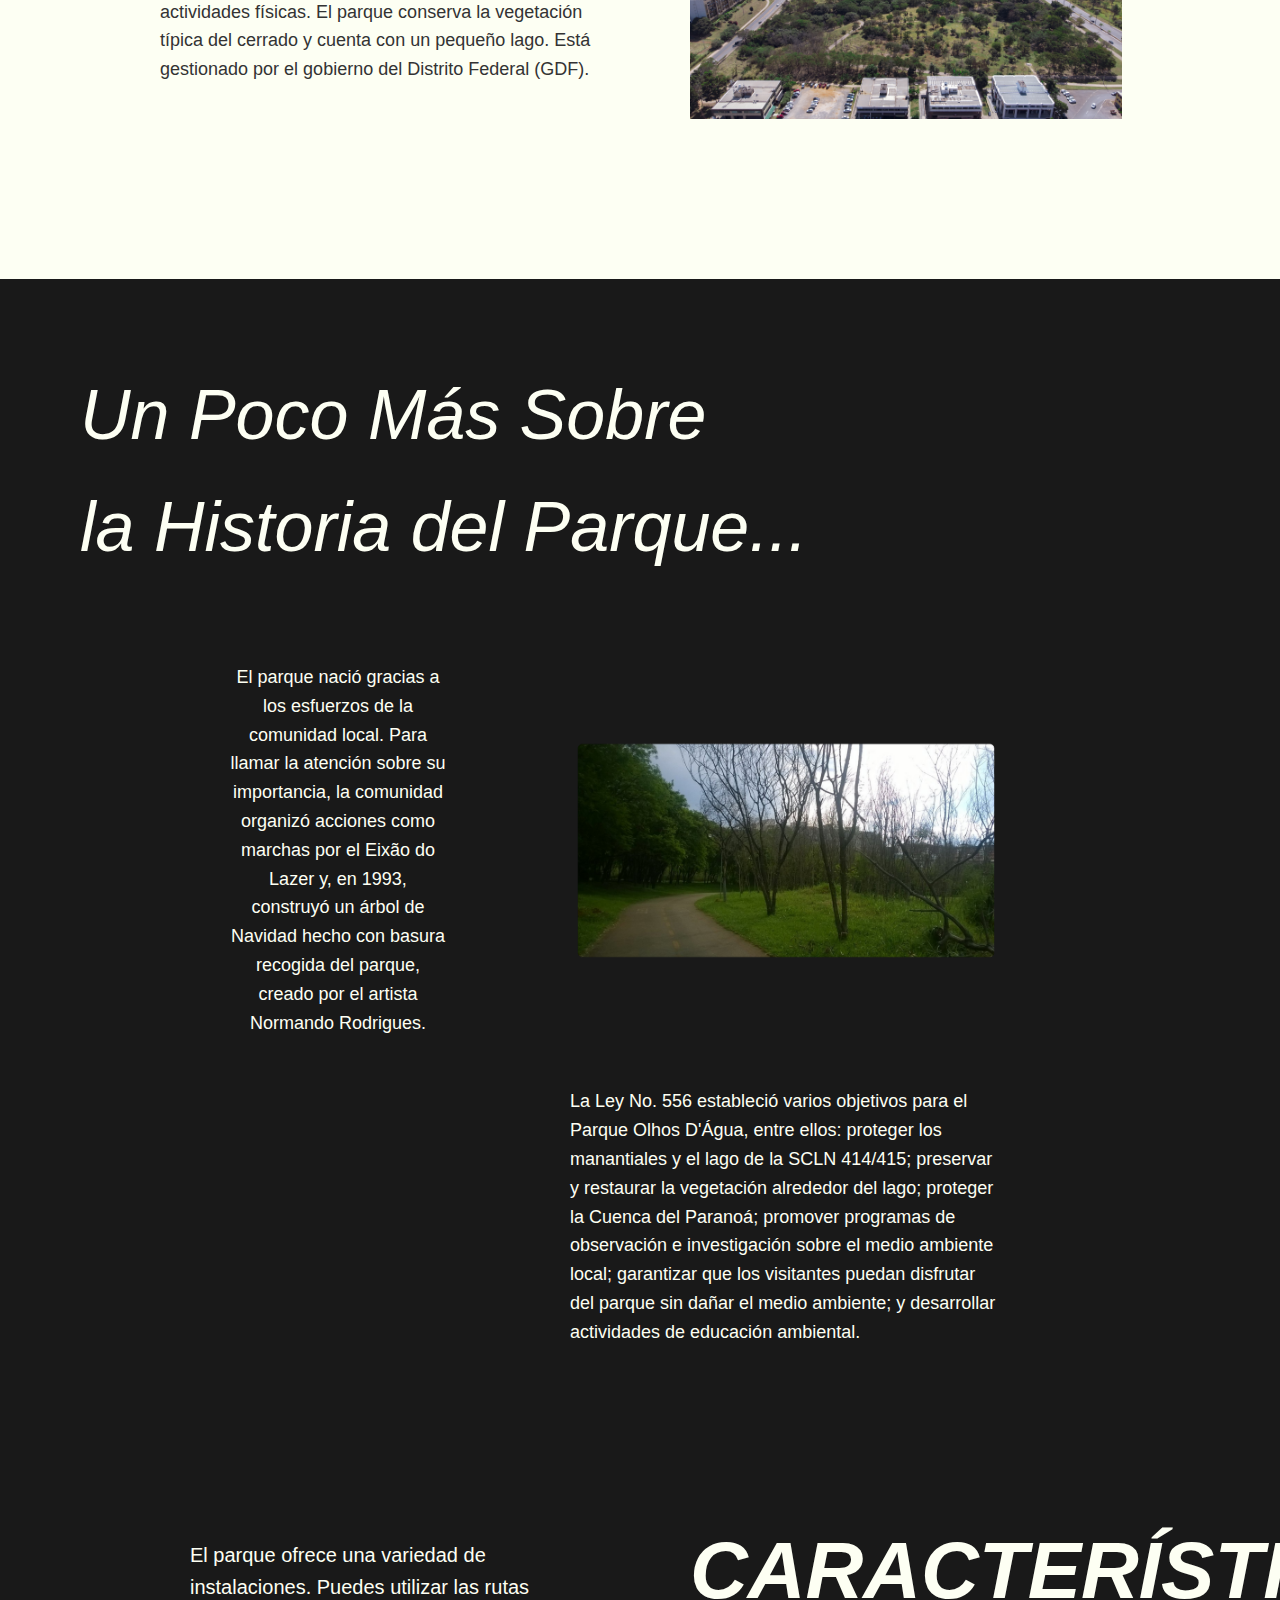
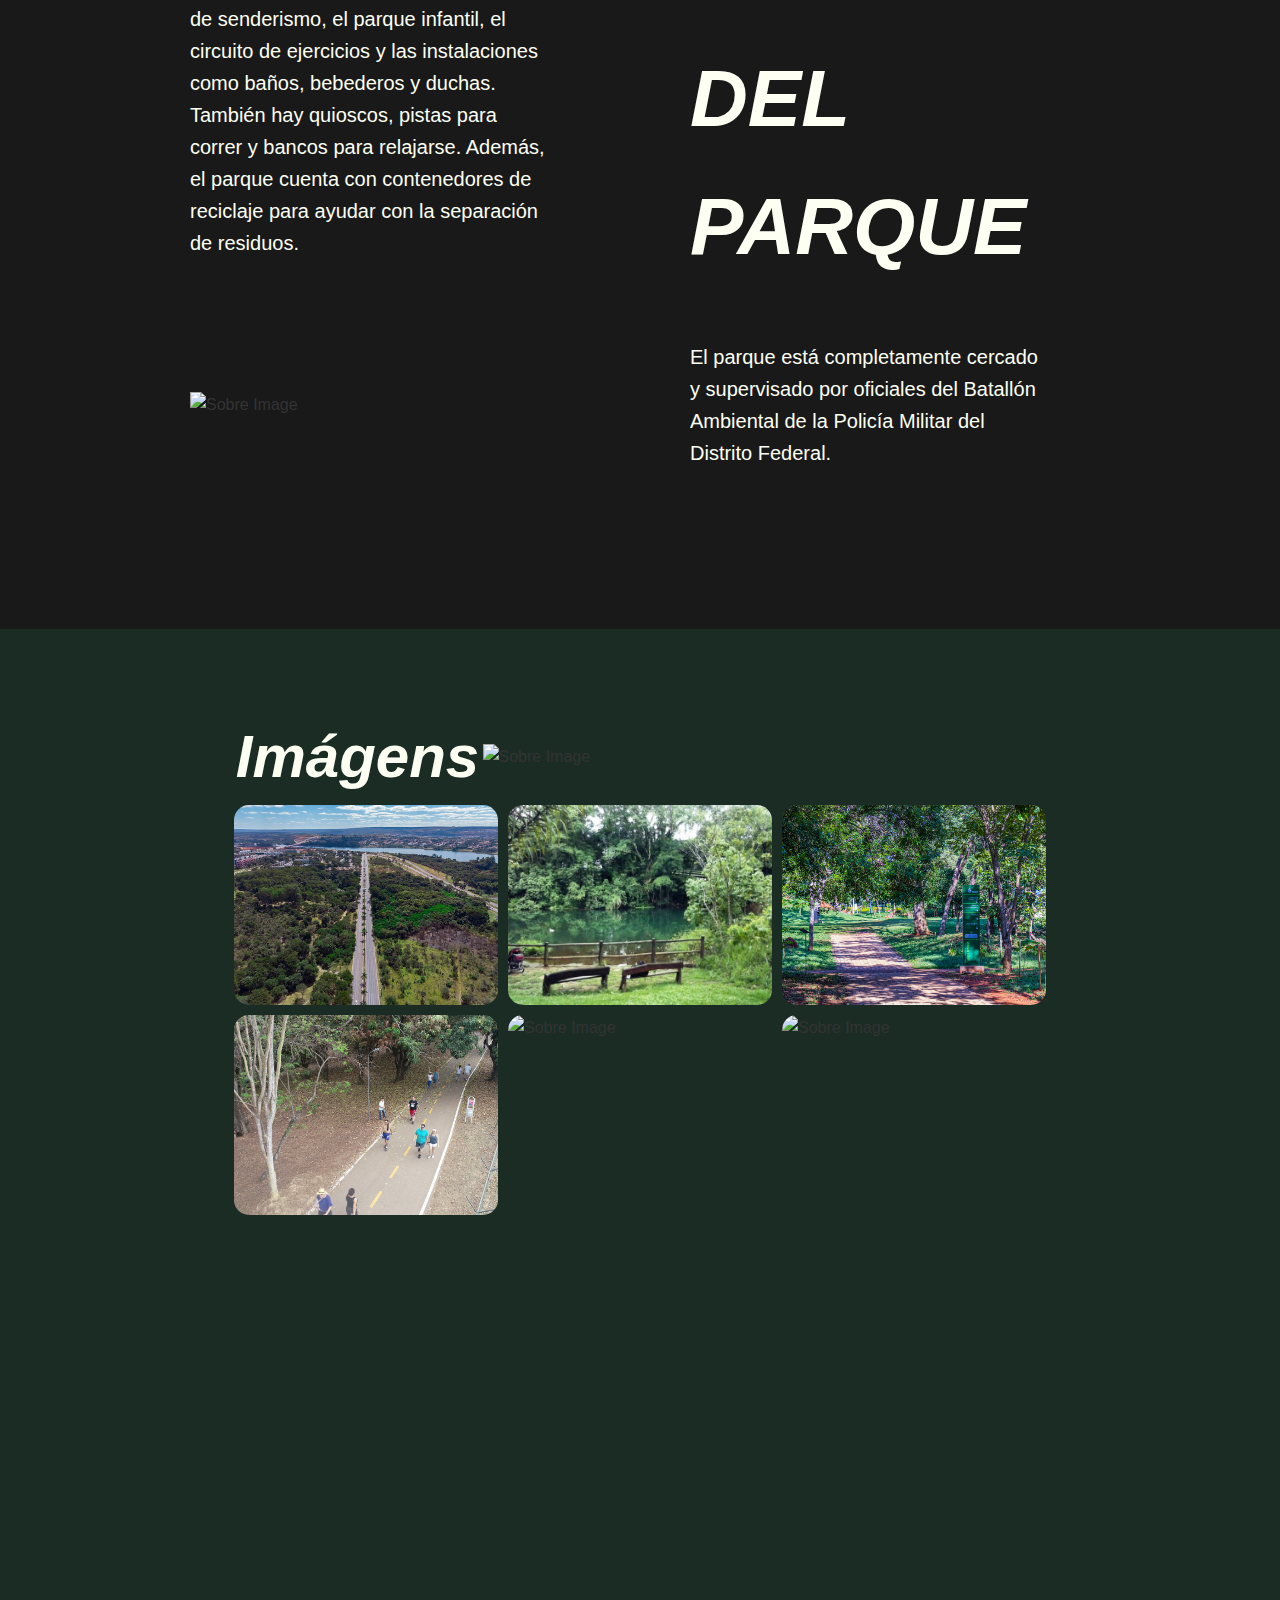
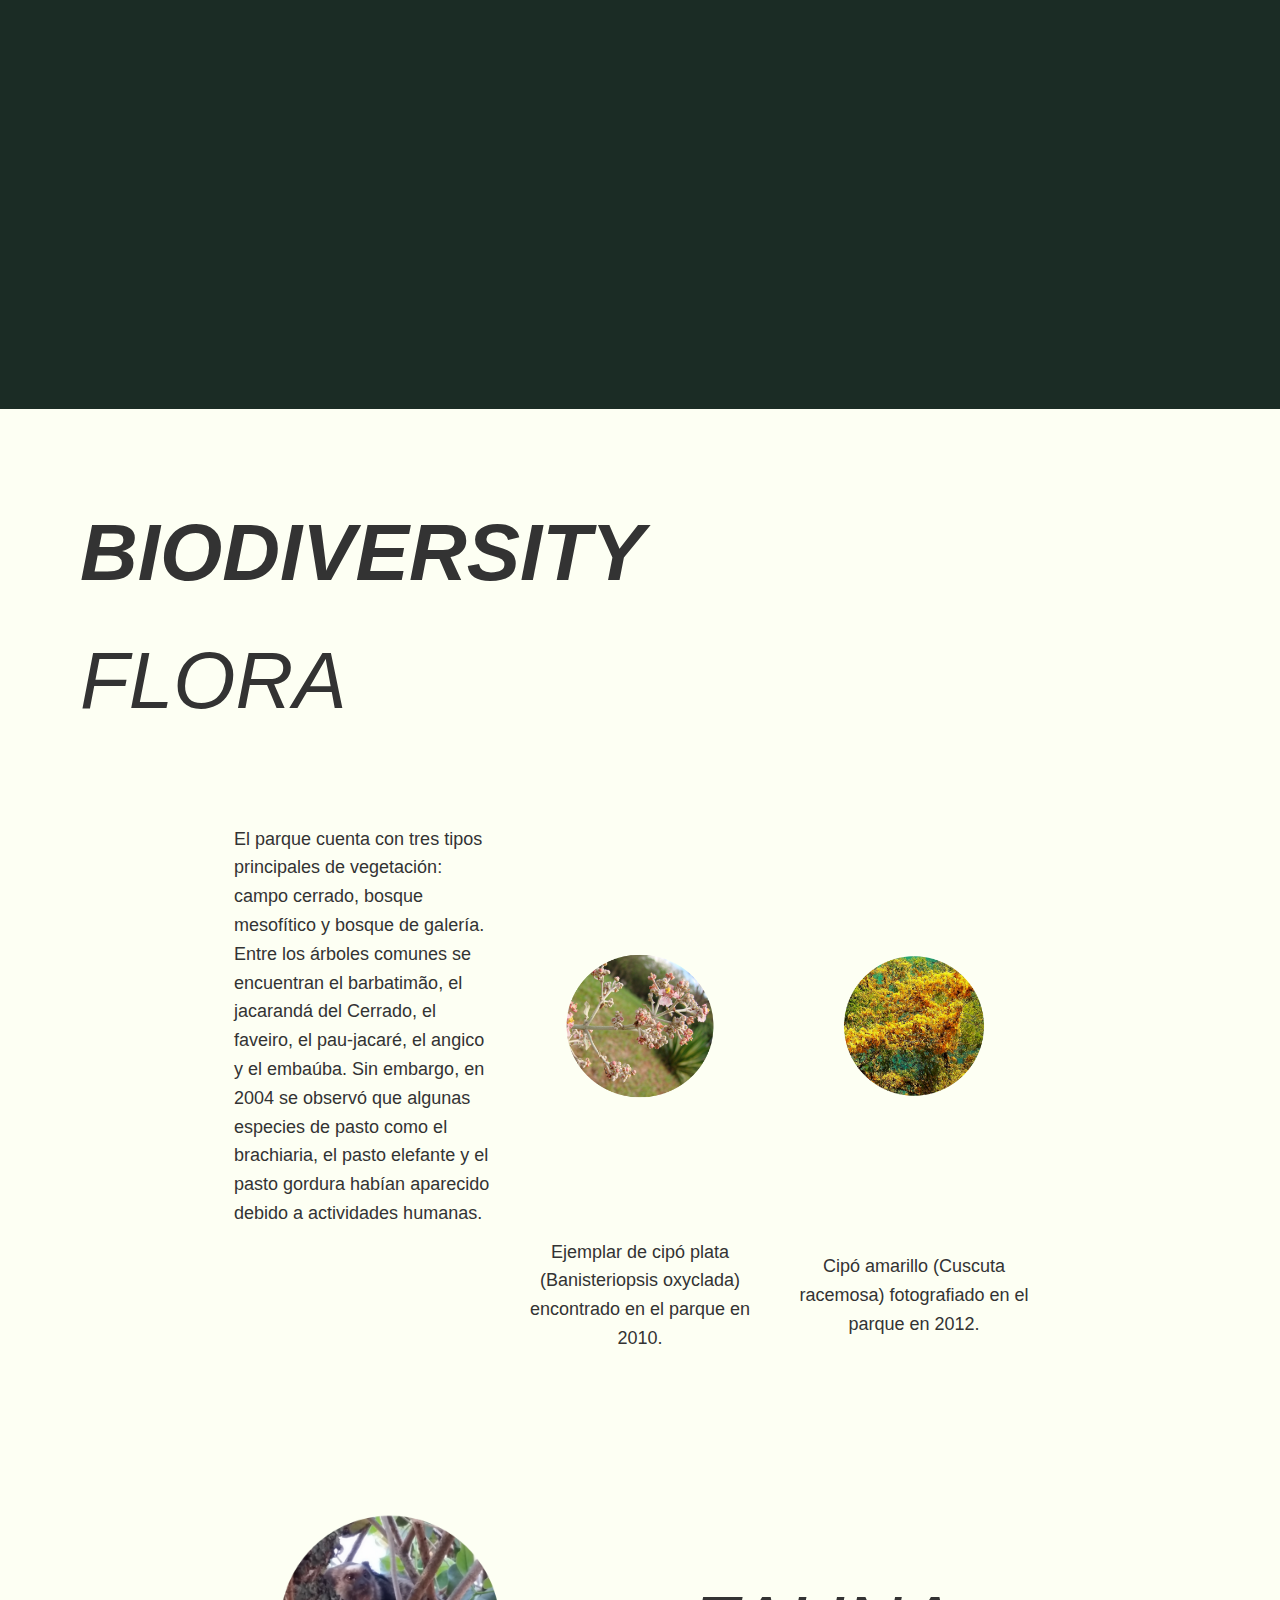
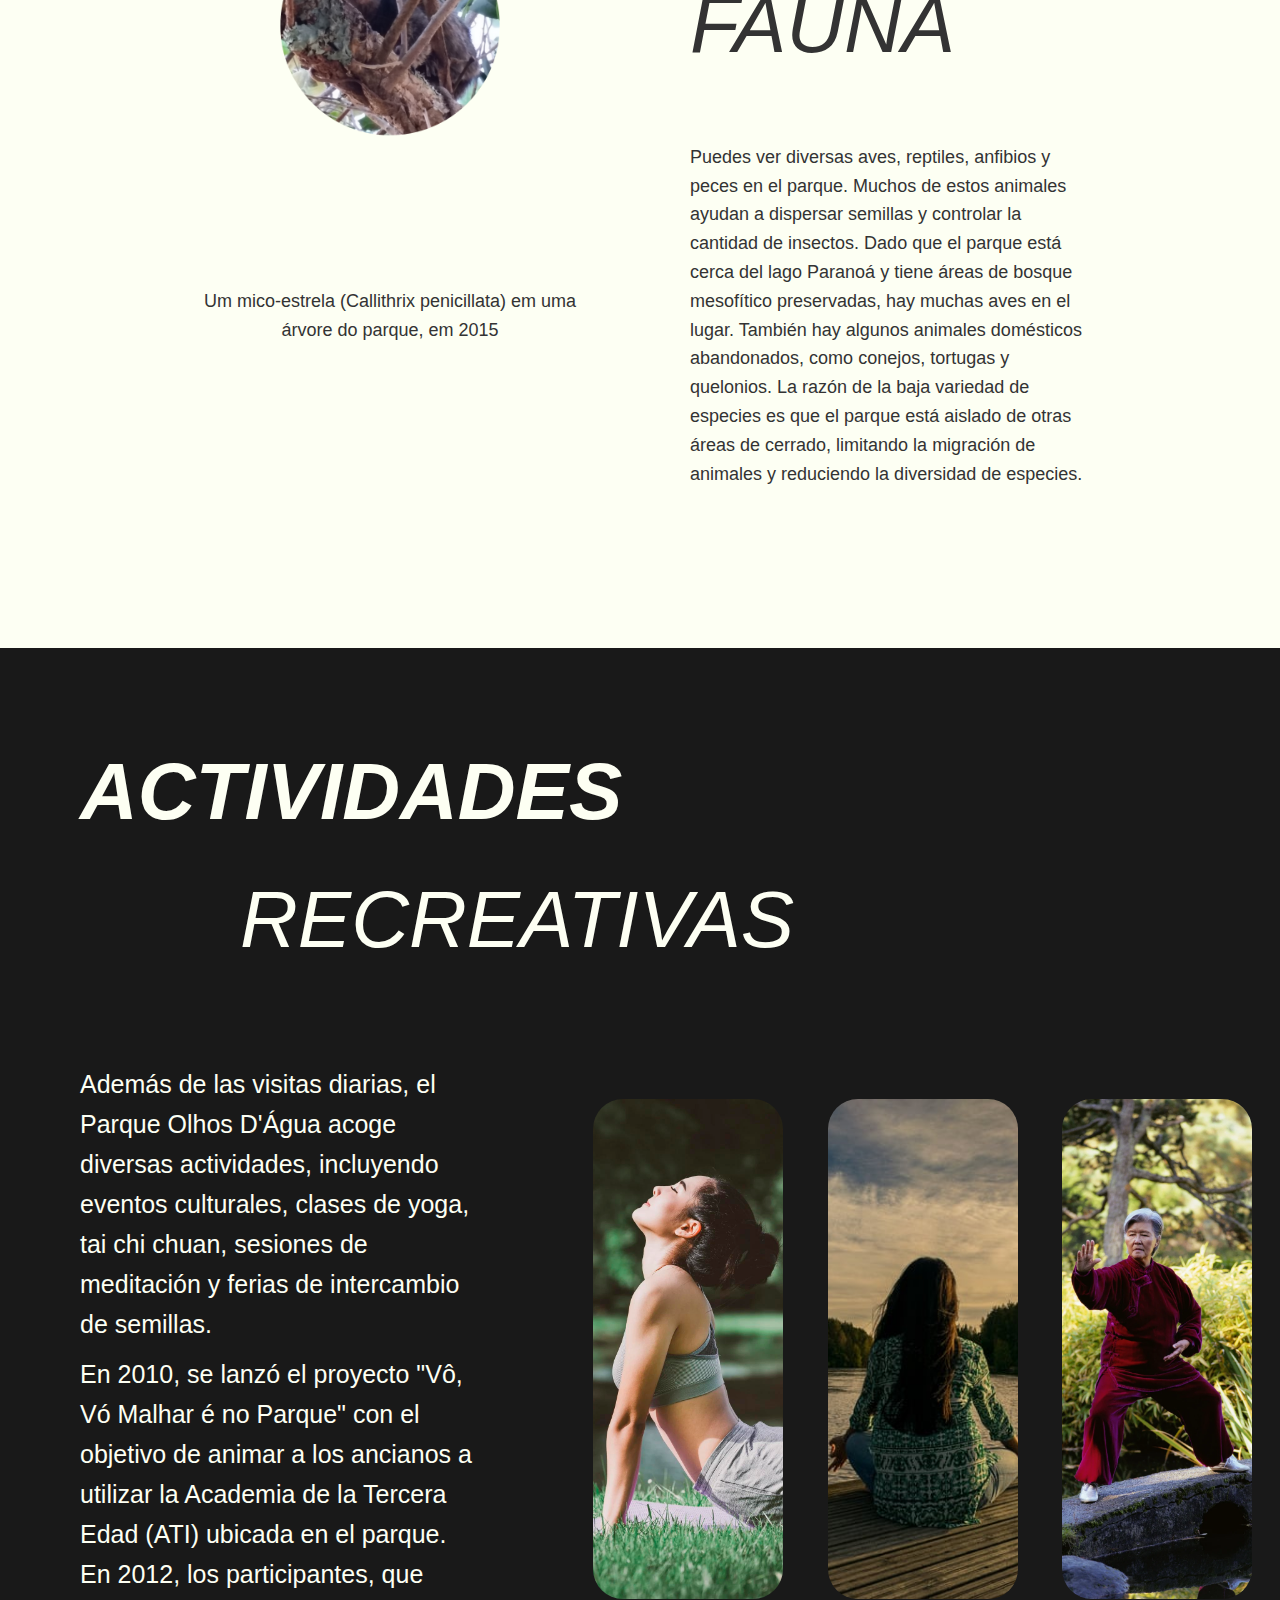
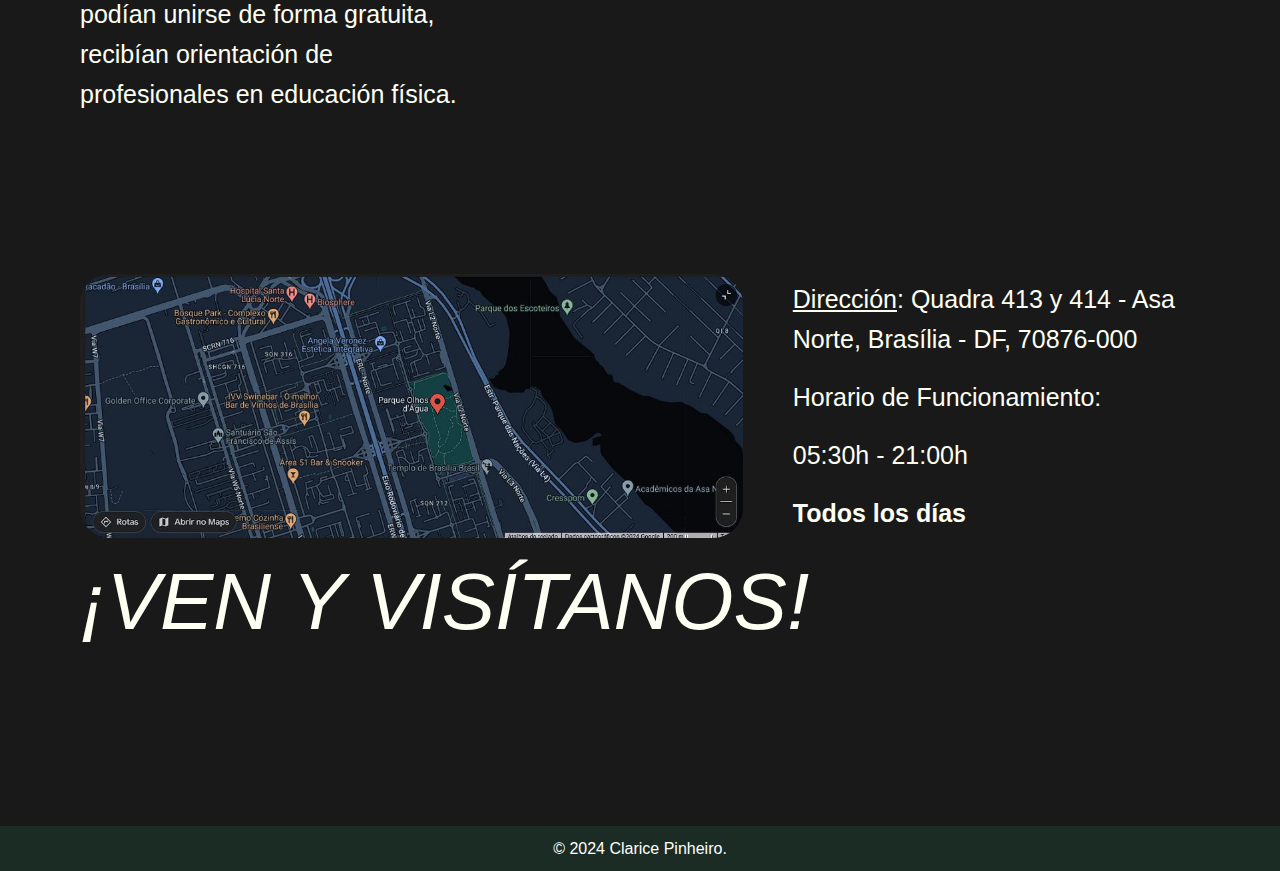
==== commit 13407150: "ajustes" ====
--- a/espanhol.html
+++ b/espanhol.html
@@ -16,6 +16,7 @@
 
 <body>
     <header>
+
         <lang-select>
             <ul>
                 <li><a href="index.html">PT-BR</a></li>
@@ -33,30 +34,29 @@
                 <li><a href="frances.html">FR</a></li>
             </ul>
         </lang-select>
-
         <nav>
             <ul>
-                <li><button onclick="guia('inicio');">INÍCIO</button></li>
+                <li><button onclick="guia('inicio');">INICIO</button></li>
                 <li><button onclick="guia('sobre');">SOBRE</button></li>
-                <li><button onclick="guia('estrutura');">ESTRUTURA</button></li>
-                <li><button onclick="guia('fotos');">FOTOS</button></li>
-                <li><button onclick="guia('bio');">BIODIVERSIDADE</button></li>
-                <li><button onclick="guia('atividades');">ATIVIDADES</button></li>
-                <li><button onclick="guia('funcionamento');">FUNCIONAMENTO</button></li>
+                <li><button onclick="guia('fotos');">IMÁGENS</button></li>
+                <li><button onclick="guia('bio');">BIODIVERSIDAD</button></li>
+                <li><button onclick="guia('atividades');">ACTIVIDADES</button></li>
+                <li><button onclick="guia('funcionamento');">FUNCIONAMIENTO</button></li>
                 <li>
                     <i class="fa-solid fa-circle-half-stroke" alt="contraste"></i>
-                    <label>
-                        <input type="checkbox" id="color-toggle">
-                    </label>
+
+                    <input type="checkbox" id="color-toggle">
+
                 </li>
             </ul>
+
         </nav>
     </header>
 
     <main>
         <div id="inicio">
             <div>
-                <h1 id="titulo-inicio">Parque Ecológico Olhos d'Água</h1>
+                <h1 id="titulo-inicio">Parque Ecológico Olhos D’água</h1>
                 <img id="tree" src="./imagens/tree2.png" alt="Tree" />
             </div>
             <img id="img-inicio" src="./imagens/Imagem-do-Parque-Olhos-dagua.png" alt="Park Image" />
@@ -64,156 +64,143 @@
 
         <div id="sobre">
             <div class="container">
-                <h1 id="titulo-2">Sobre o Parque</h1>
-                <p id="texto-2">O Parque Olhos D'Água é um lugar público para lazer e atividades ao ar livre localizado
-                    na
-                    Asa Norte, em Brasília, no Distrito Federal. É um parque ecológico, o que significa que ele foi
-                    criado
-                    para preservar a natureza e oferecer um espaço agradável para as pessoas aproveitarem a área verde e
-                    a paisagem.
-                </p>
-                <p id="texto-2">O Parque Olhos D'Água foi criado em 1994 e tem uma área de 28 hectares. É um dos lugares
-                    mais
-                    visitados da região. No parque, você pode participar de muitos eventos culturais e fazer atividades
-                    físicas.
-                    Ele preserva a vegetação típica do cerrado e tem um pequeno lago. O parque é administrado pelo
-                    governo do Distrito Federal (GDF).
-                </p>
-                <img id="img-sobre" src="./imagens/Imagem-2.png" alt="Sobre Image" />
+                <h1>Sobre el Parque</h1>
+                <p>El Parque Olhos D'Água es un espacio público para recreación y actividades al aire libre ubicado en
+                    Asa Norte, Brasília, Distrito Federal. Como parque ecológico, fue creado para preservar la
+                    naturaleza y ofrecer un espacio agradable para que las personas disfruten de áreas verdes y
+                    paisajes.
+                </p>
+                <p>Creado en 1994, el parque cubre 28 hectáreas y es uno de los lugares más visitados de la zona. Allí
+                    puedes participar en diversos eventos culturales y actividades físicas. El parque conserva la
+                    vegetación típica del cerrado y cuenta con un pequeño lago. Está gestionado por el gobierno del
+                    Distrito Federal (GDF).
+                </p>
+                <img src="./imagens/Imagem-2.png" alt="Sobre Image" />
             </div>
         </div>
 
         <div id="mais">
-            <h1 style="font-size: 70px; color: #FDFFF3; font-weight: 100; font-style: italic;" id="titulo-2">Um pouco
-                mais da</h1>
-            <H1 style="font-size: 70px; color: #FDFFF3; font-style: italic;" id="titulo-2">
-                <p>história do parque...
-            </H1>
-            <div class="container">
-                <p style="text-align: center; font-size: 30px;" id="texto-2">
+            <h1>Un Poco Más Sobre</h1>
+            <h1>
+                la Historia del Parque...
+            </h1>
+            <div class="container">
+                <p style="text-align: center;">
                     <i id="teste" class="fa-solid fa-quote-left"></i>
-                    A unidade nasceu da iniciativa da comunidade local, que para chamar
-                    a atenção da sociedade e do governo para sua importância, fizeram
-                    diversas ações como passeatas pelo Eixão do Lazer e a construção, em 1993,
-                    de uma árvore de Natal feita com o lixo jogado no parque, pelo artista
-                    plástico Normando Rodrigues
+                    El parque nació gracias a los esfuerzos de la comunidad local. Para llamar la atención sobre su
+                    importancia, la comunidad organizó acciones como marchas por el Eixão do Lazer y, en 1993, construyó
+                    un árbol de Navidad hecho con basura recogida del parque, creado por el artista Normando Rodrigues.
                     <i class="fa-solid fa-quote-right"></i>
                 </p>
                 <img src="./imagens/Imagem-3.png" alt="Mais Image" />
                 <p></p>
-                <p style="display: flex; align-items: start;" id="texto-2">
-                    A Lei nº 556 estabeleceu que o Parque Olhos D'Água tem vários objetivos.
-                    Entre eles estão: proteger as nascentes e o lago da SCLN 414/415;
-                    preservar e recuperar a vegetação ao redor do lago; proteger a bacia
-                    do Paranoá; promover programas de observação e pesquisa sobre o meio
-                    ambiente local; garantir que as pessoas possam aproveitar o parque
-                    sem prejudicar o meio ambiente; e desenvolver atividades de educação
-                    ambiental.
+                <p style="display: flex; align-items: start;">
+                    La Ley No. 556 estableció varios objetivos para el Parque Olhos D'Água, entre ellos: proteger los
+                    manantiales y el lago de la SCLN 414/415; preservar y restaurar la vegetación alrededor del lago;
+                    proteger la Cuenca del Paranoá; promover programas de observación e investigación sobre el medio
+                    ambiente local; garantizar que los visitantes puedan disfrutar del parque sin dañar el medio
+                    ambiente; y desarrollar actividades de educación ambiental.
                 </p>
             </div>
         </div>
 
         <div id="estrutura">
-            <h1>Conheça o Parque Olhos d'Água</h1>
-            <div class="container">
-                <p id="texto-2">A área de lazer oferece várias atrações. Você pode usar
-                    as trilhas para caminhar, aproveitar o parque infantil, fazer
-                    exercícios no circuito específico, e usar os banheiros, bebedouros e
-                    chuveiros. Também há quiosques, pistas para corrida, e bancos e
-                    cadeiras para relaxar ao sol. Além disso, o parque tem lixeiras para
-                    coleta seletiva, ajudando na separação dos resíduos.
-                </p>
-                <h1 id="titulo-2">Estrutura</h1>
-                <img id="img-sobre" src="./imagens/Imagem-4.png" alt="Sobre Image" />
-                <p id="texto-2">O parque é cercado em todo o seu redor e é supervisionado
-                    por policiais do Batalhão Florestal da Polícia Militar do Distrito
-                    Federal.
+            <div class="container">
+                <p>El parque ofrece una variedad de instalaciones. Puedes utilizar las rutas de senderismo, el parque
+                    infantil, el circuito de ejercicios y las instalaciones como baños, bebederos y duchas. También hay
+                    quioscos, pistas para correr y bancos para relajarse. Además, el parque cuenta con contenedores de
+                    reciclaje para ayudar con la separación de residuos.
+                </p>
+                <h1>CARACTERÍSTICAS DEL PARQUE</h1>
+                <img src="./imagens/Imagem-4.png" alt="Sobre Image" />
+                <p>El parque está completamente cercado y supervisado por oficiales del Batallón Ambiental de la Policía
+                    Militar del Distrito Federal.
                 </p>
             </div>
         </div>
 
         <div id="fotos">
             <div class="container1">
-                <h1>Fotos</h1>
-                <img id="img-sobre" src="./imagens/Imagem-4.png" alt="Sobre Image" />
+                <h1>Imágens</h1>
+                <img src="./imagens/Imagem-4.png" alt="Sobre Image" />
 
             </div>
             <div class="container2">
-                <img src="./imagens/Imagem-4.png" alt="Floresta loca"/>
-                <img src="./imagens/Imagem-4.png" alt="Sobre Image" />
-                <img src="./imagens/Imagem-4.png" alt="Sobre Image" />
-                <img src="./imagens/Imagem-4.png" alt="Sobre Image" />
-                <img src="./imagens/Imagem-4.png" alt="Sobre Image" />
-                <img src="./imagens/Imagem-4.png" alt="Sobre Image" />
-                <img src="./imagens/Imagem-4.png" alt="Sobre Image" />
-                <img src="./imagens/Imagem-4.png" alt="Sobre Image" />
-                <img src="./imagens/Imagem-4.png" alt="Sobre Image" />
+                <img src="./imagens/FOTO1.jpg" alt="Floresta loca" />
+                <img src="./imagens/FOTO2.jpg" alt="Sobre Image" />
+                <img src="./imagens/FOTO3.jpg" alt="Sobre Image" />
+                <img src="./imagens/FOTO4.jpg" alt="Sobre Image" />
+                <img src="./imagens/FOTO5.jpg" alt="Sobre Image" />
+                <img src="./imagens/FOTO5.jpg" alt="Sobre Image" />
             </div>
         </div>
 
         <div id="video">
-            <iframe width="1128" height="634" src="https://www.youtube.com/embed/xSJKiMQd7CQ"
-                title="Parque Olhos d&#39;Água - Brasília - DF" frameborder="0"
+            <iframe width="1128" height="634" src="https://www.youtube.com/embed/_jyjZEbUnj8"
+                title="Parque Olhos D&#39;agua - Visita Virtual (Descripción Auditiva)" frameborder="0"
                 allow="accelerometer; autoplay; clipboard-write; encrypted-media; gyroscope; picture-in-picture; web-share"
-                referrerpolicy="strict-origin-when-cross-origin" allowfullscreen>
-            </iframe>
+                referrerpolicy="strict-origin-when-cross-origin" allowfullscreen></iframe>
         </div>
 
 
 
         <div id="bio">
-            <h1>BIODIVERSIDADE</h1>
+            <h1>BIODIVERSITY</h1>
             <h1 style="font-weight: 100;">FLORA</h1>
             <div class="container">
-                <p id="texto-2">No parque, você encontra principalmente três tipos de vegetação: campo cerrado, 
-                    mata mesofítica e mata de galeria. Entre as plantas mais comuns, estão as árvores como 
-                    barbatimão, jacarandá-do-Cerrado, faveiro, pau-jacaré, angico e embaúba. No entanto, 
-                    em 2004, foi observado que, devido a atividades humanas, também surgiram algumas espécies 
-                    de capim, como capim braquiária, capim-elefante e capim-gordura.
-                </p>
-                <img id="img-sobre" src="./imagens/Imagem-5.png" alt="Sobre Image"/>
-                <img id="img-sobre" src="./imagens/Imagem-6.png" alt="Sobre Image"/>
+                <p>El parque cuenta con tres tipos principales de vegetación: campo cerrado, bosque mesofítico y bosque
+                    de galería. Entre los árboles comunes se encuentran el barbatimão, el jacarandá del Cerrado, el
+                    faveiro, el pau-jacaré, el angico y el embaúba. Sin embargo, en 2004 se observó que algunas especies
+                    de pasto como el brachiaria, el pasto elefante y el pasto gordura habían aparecido debido a
+                    actividades humanas.
+                </p>
+                <img src="./imagens/Imagem-5.png" alt="Sobre Image" />
+                <img src="./imagens/Imagem-6.png" alt="Sobre Image" />
                 <p></p>
-                <p style="text-align: center;" class="teste">Exemplar de cipó prata (Banisteriopsis oxyclada) encontrado no parque, em 2010</p>
-                <p style="text-align: center;" class="teste">Cipó amarelo (Cuscuta racemosa) fotografado no parque, em 2012</p>
+                <p style="text-align: center;" class="teste">Ejemplar de cipó plata (Banisteriopsis oxyclada) encontrado
+                    en el parque en 2010.</p>
+                <p style="text-align: center;" class="teste">Cipó amarillo (Cuscuta racemosa) fotografiado en el parque
+                    en 2012.</p>
             </div>
         </div>
 
         <div id="fauna">
             <div class="container">
-                <img id="img-sobre" src="./imagens/Imagem-7.png" alt="Sobre Image"/>
+                <img src="./imagens/Imagem-7.png" alt="Sobre Image" />
                 <h1 style="font-weight: 100;">FAUNA</h1>
-                <p style="text-align: center;" class="teste">Um mico-estrela (Callithrix penicillata) em uma árvore do parque, em 2015  </p>
-                <p id="texto-2">No parque, você encontra principalmente três tipos de vegetação: campo cerrado, 
-                    mata mesofítica e mata de galeria. Entre as plantas mais comuns, estão as árvores como 
-                    barbatimão, jacarandá-do-Cerrado, faveiro, pau-jacaré, angico e embaúba. No entanto, 
-                    em 2004, foi observado que, devido a atividades humanas, também surgiram algumas espécies 
-                    de capim, como capim braquiária, capim-elefante e capim-gordura.
+                <p style="text-align: center;" class="teste">Um mico-estrela (Callithrix penicillata) em uma árvore do
+                    parque, em 2015 </p>
+                <p>Puedes ver diversas aves, reptiles, anfibios y peces en el parque. Muchos de estos animales ayudan a
+                    dispersar semillas y controlar la cantidad de insectos. Dado que el parque está cerca del lago
+                    Paranoá y tiene áreas de bosque mesofítico preservadas, hay muchas aves en el lugar. También hay
+                    algunos animales domésticos abandonados, como conejos, tortugas y quelonios. La razón de la baja
+                    variedad de especies es que el parque está aislado de otras áreas de cerrado, limitando la migración
+                    de animales y reduciendo la diversidad de especies.
                 </p>
 
             </div>
         </div>
 
         <div id="atividades">
-            <h1>ATIVIDADES</h1>
-            <h1 style="font-weight: 100; padding-left: 10rem;">PARA LAZER</h1>
+            <h1>ACTIVIDADES</h1>
+            <h1 style="font-weight: 100; padding-left: 10rem;">RECREATIVAS</h1>
             <div class="container-lazer">
                 <div class="container2">
-                    <p id="texto-2">Além de suas visitas diárias, o Parque Olhos D'água recebe 
-                        muitas atividades diversificadas, incluindo eventos culturais, aulas 
-                        de yoga, tai chi chuan e meditação, bem como feiras de trocas de sementes.
-                    </p>
-                    <p id="texto-2">Em 2010, foi constituído o projeto Vô, Vó Malhar é no Parque, 
-                        com o intuito de levar idosos a frequentar a Academia da Terceira Idade 
-                        (ATI), construída nas dependências do parque. Em 2012, os participantes 
-                        do programa, que era gratuito, recebiam acompanhamento de educadores físicos.
-                    </p>
-                </div>
-                
+                    <p>Además de las visitas diarias, el Parque Olhos D'Água acoge diversas actividades, incluyendo
+                        eventos culturales, clases de yoga, tai chi chuan, sesiones de meditación y ferias de
+                        intercambio de semillas.
+                    </p>
+                    <p>En 2010, se lanzó el proyecto "Vô, Vó Malhar é no Parque" con el objetivo de animar a los
+                        ancianos a utilizar la Academia de la Tercera Edad (ATI) ubicada en el parque. En 2012, los
+                        participantes, que podían unirse de forma gratuita, recibían orientación de profesionales en
+                        educación física.
+                    </p>
+                </div>
+
                 <div class="container">
-                    <img id="img-sobre" src="./imagens/yoga.png" alt="Sobre Image"/>
-                    <img id="img-sobre" src="./imagens/thumbnail-2.jpg" alt="Sobre Image"/>
-                    <img id="img-sobre" src="./imagens/screen_2x.webp" alt="Sobre Image"/>
+                    <img src="./imagens/yoga.png" alt="Sobre Image" />
+                    <img src="./imagens/thumbnail-2.jpg" alt="Sobre Image" />
+                    <img src="./imagens/screen_2x.webp" alt="Sobre Image" />
                 </div>
             </div>
         </div>
@@ -221,21 +208,22 @@
         <div id="funcionamento">
             <div class="container-lazer">
                 <div class="container2">
-                    <img id="img-sobre" src="./imagens/mapa.png" alt="Sobre Image"/>
-                </div>
-                
+                    <img src="./imagens/mapa.png" alt="Sobre Image" />
+                </div>
+
                 <div class="container">
-                    <p style="font-weight: 100;" id="texto-2"><u>Endereço</u>: Quadra 413 e 414 - Asa Norte, Brasília - DF, 70876-000
-                    </p>
-                    <p style="font-weight: 100;" id="texto-2">Horário de funcionamento:
-                    </p>
-                    <p style="font-weight: 100;" id="texto-2">05:30h - 21:00h
-                    </p>
-                    <p id="texto-2">Todos os dias
-                    </p>
-                </div>
-            </div>
-            <h1 style="font-weight: 100; margin-bottom: 5rem;">FAÇA SUA VISITA!</h1>
+                    <p style="font-weight: 100;"><u>Dirección</u>: Quadra 413 y 414 - Asa Norte, Brasília - DF,
+                        70876-000
+                    </p>
+                    <p style="font-weight: 100;">Horario de Funcionamiento:
+                    </p>
+                    <p style="font-weight: 100;">05:30h - 21:00h
+                    </p>
+                    <p>Todos los días
+                    </p>
+                </div>
+            </div>
+            <h1>¡VEN Y VISÍTANOS!</h1>
         </div>
     </main>
 
--- a/estilos.css
+++ b/estilos.css
@@ -144,6 +144,12 @@
 #mais {
     background-color: var(--div-background);
     padding: 5rem;
+    padding-bottom: 0;
+
+    h1{
+        font-size: 70px; color: #FDFFF3; font-weight: 100; font-style: italic;
+    }
+
 }
 
 #mais .container {
@@ -162,7 +168,7 @@
         max-width: 90%;
         display: flex;
         align-items: center;
-        font-size: 30px;
+        font-size: 20px;
         color: var(--dark-back-color);
 
         i#teste {
@@ -181,6 +187,7 @@
 #estrutura {
     background-color: var(--div-background);
     padding: 5rem;
+    padding-top: 0;
 
     h1 {
         color: var(--dark-back-color);
@@ -211,7 +218,7 @@
         max-width: 90%;
         display: flex;
         align-items: center;
-        font-size: large;
+        font-size: 20px;
         color: var(--dark-back-color);
 
         i#teste {
@@ -268,8 +275,8 @@
     display: grid;
     grid-template-columns: 33% 33% 33%;
     grid-row: auto auto;
-    grid-column-gap: 5px;
-    grid-row-gap: 5px;
+    grid-column-gap: 10px;
+    grid-row-gap: 10px;
     margin-right: 5rem;
     margin-left: 5rem;
     padding-bottom: 0;
@@ -277,6 +284,10 @@
 
     img {
         max-width: 100%;
+        width: 400px;
+        height: 300px;
+        object-fit:cover;
+        border-radius: 15px;
     }
 }
 
@@ -472,6 +483,7 @@
         color: var(--dark-back-colorr);
         font-size: 80px;
         font-style: italic;
+        font-weight: 100; margin-bottom: 5rem; color: #FDFFF3;
     }
 
     .container-lazer {
@@ -578,7 +590,7 @@
     --footer-text-color: #333;
 }
 
-.color-toggle-label {
+.color-toggle {
     display: inline-block;
     padding: 10px 20px;
     margin-top: 20px;
@@ -590,7 +602,7 @@
     text-align: center;
 }
 
-.color-toggle-label:hover {
+.color-toggle:hover {
     background-color: #555;
 }
 
@@ -604,7 +616,6 @@
         font-size: 1.5rem;
     }
 
-
 }
 
 @media (max-width: 1900px) {
@@ -642,6 +653,13 @@
 
         .teste {
             padding: 0;
+        }
+    }
+
+    #fotos .container2 {
+        img{
+            width: 300px;
+            height: 200px;
         }
     }
 
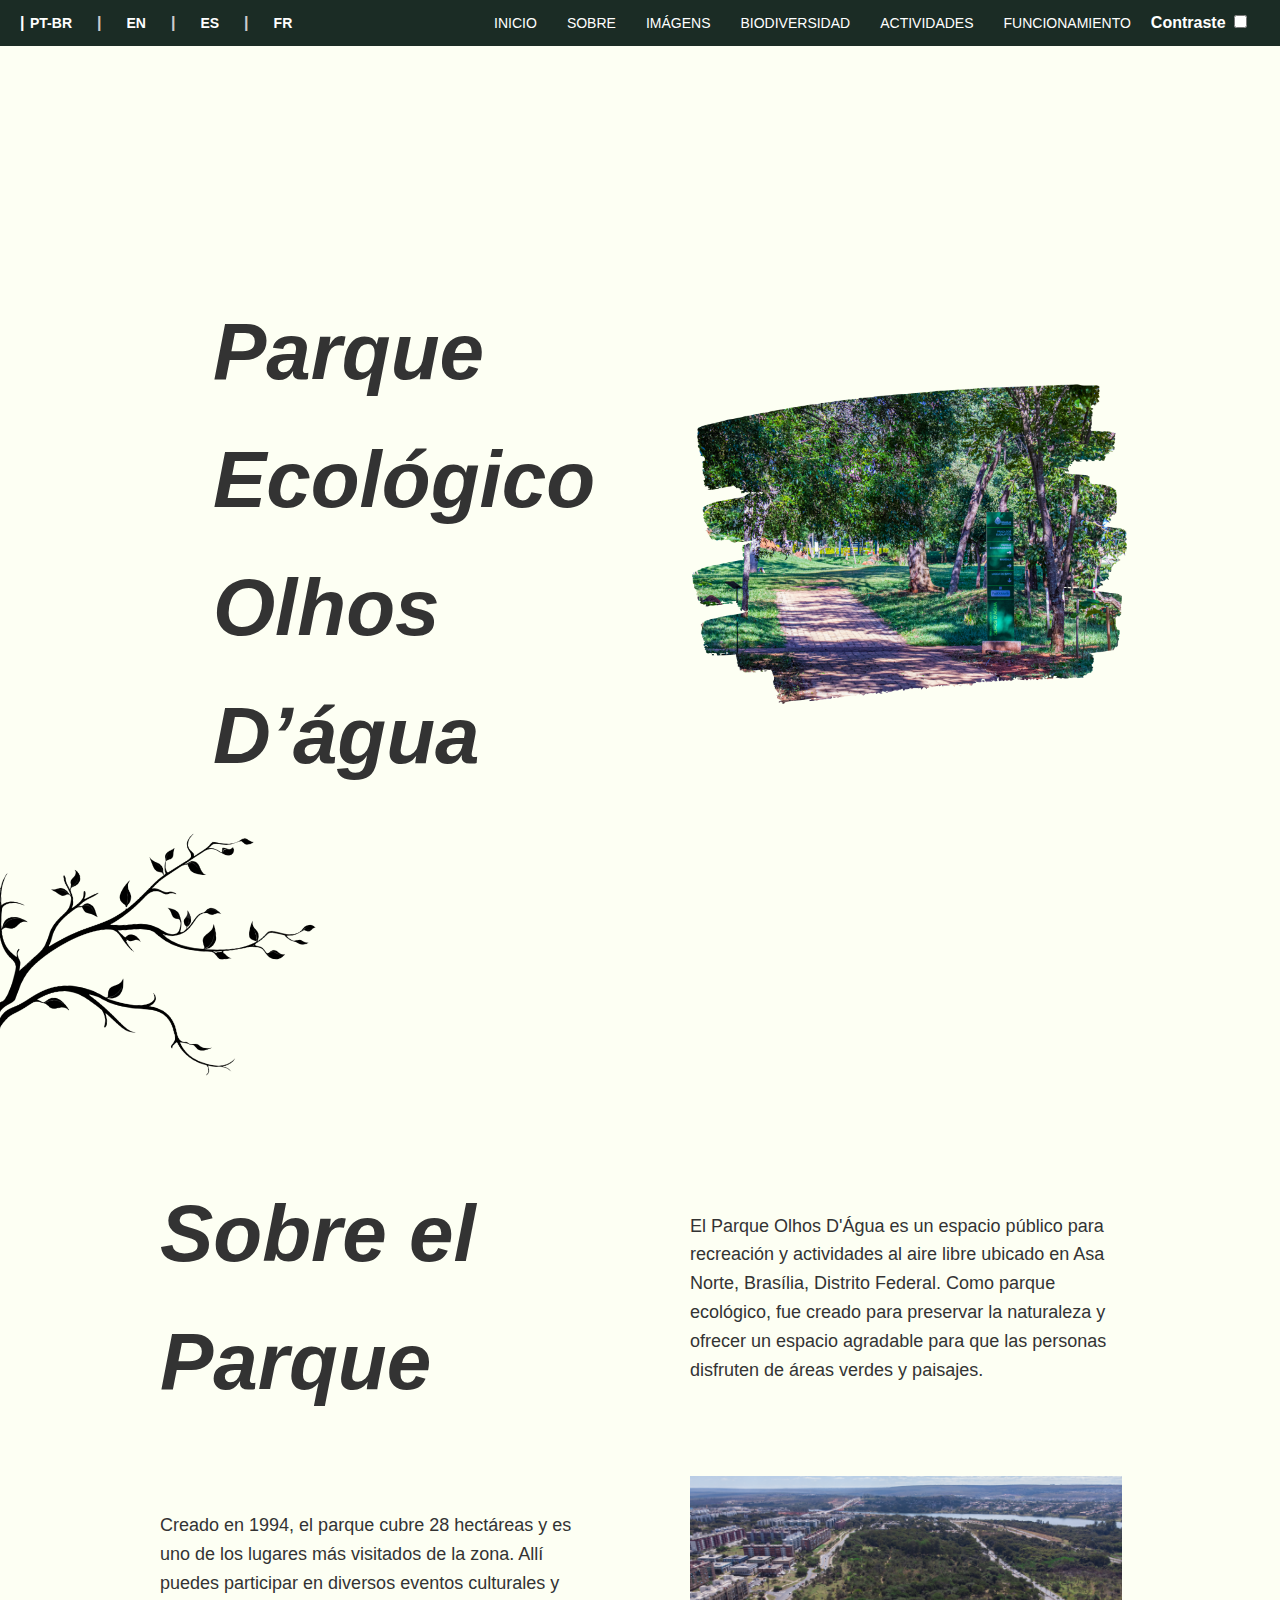
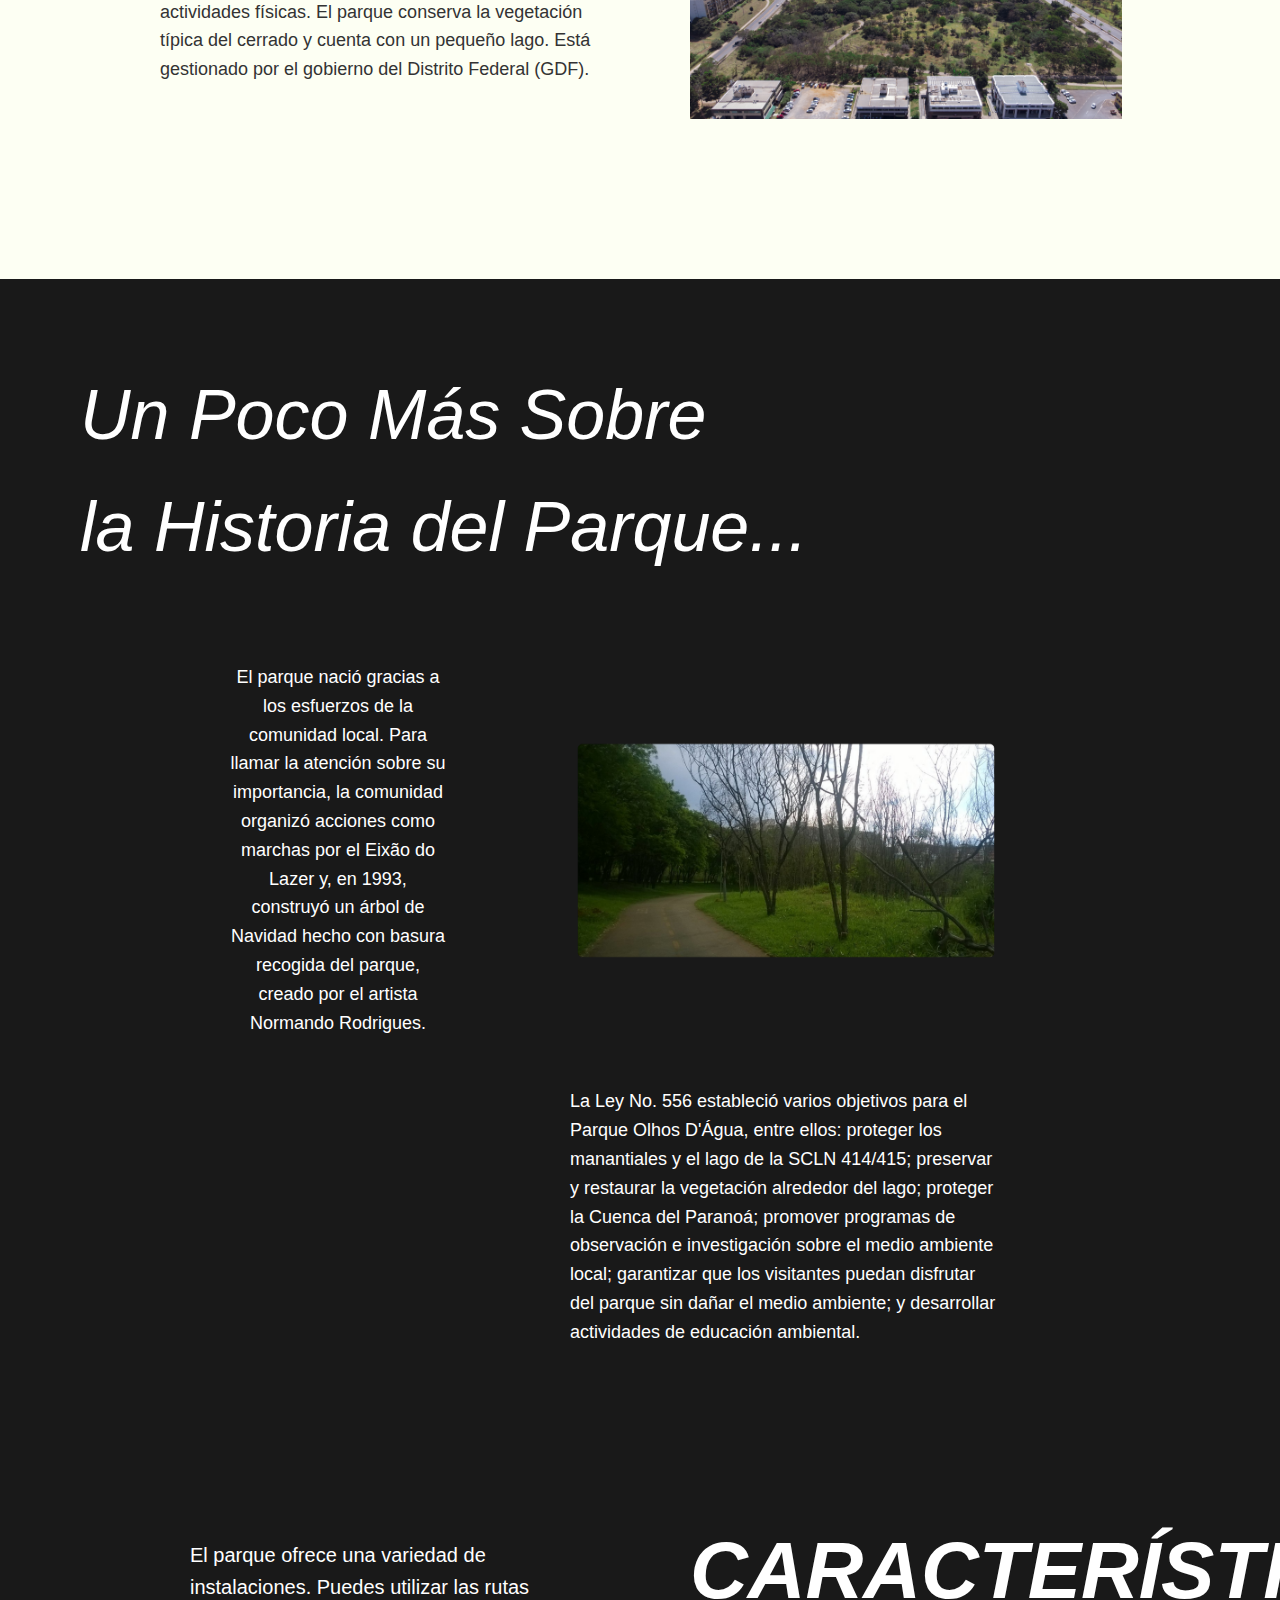
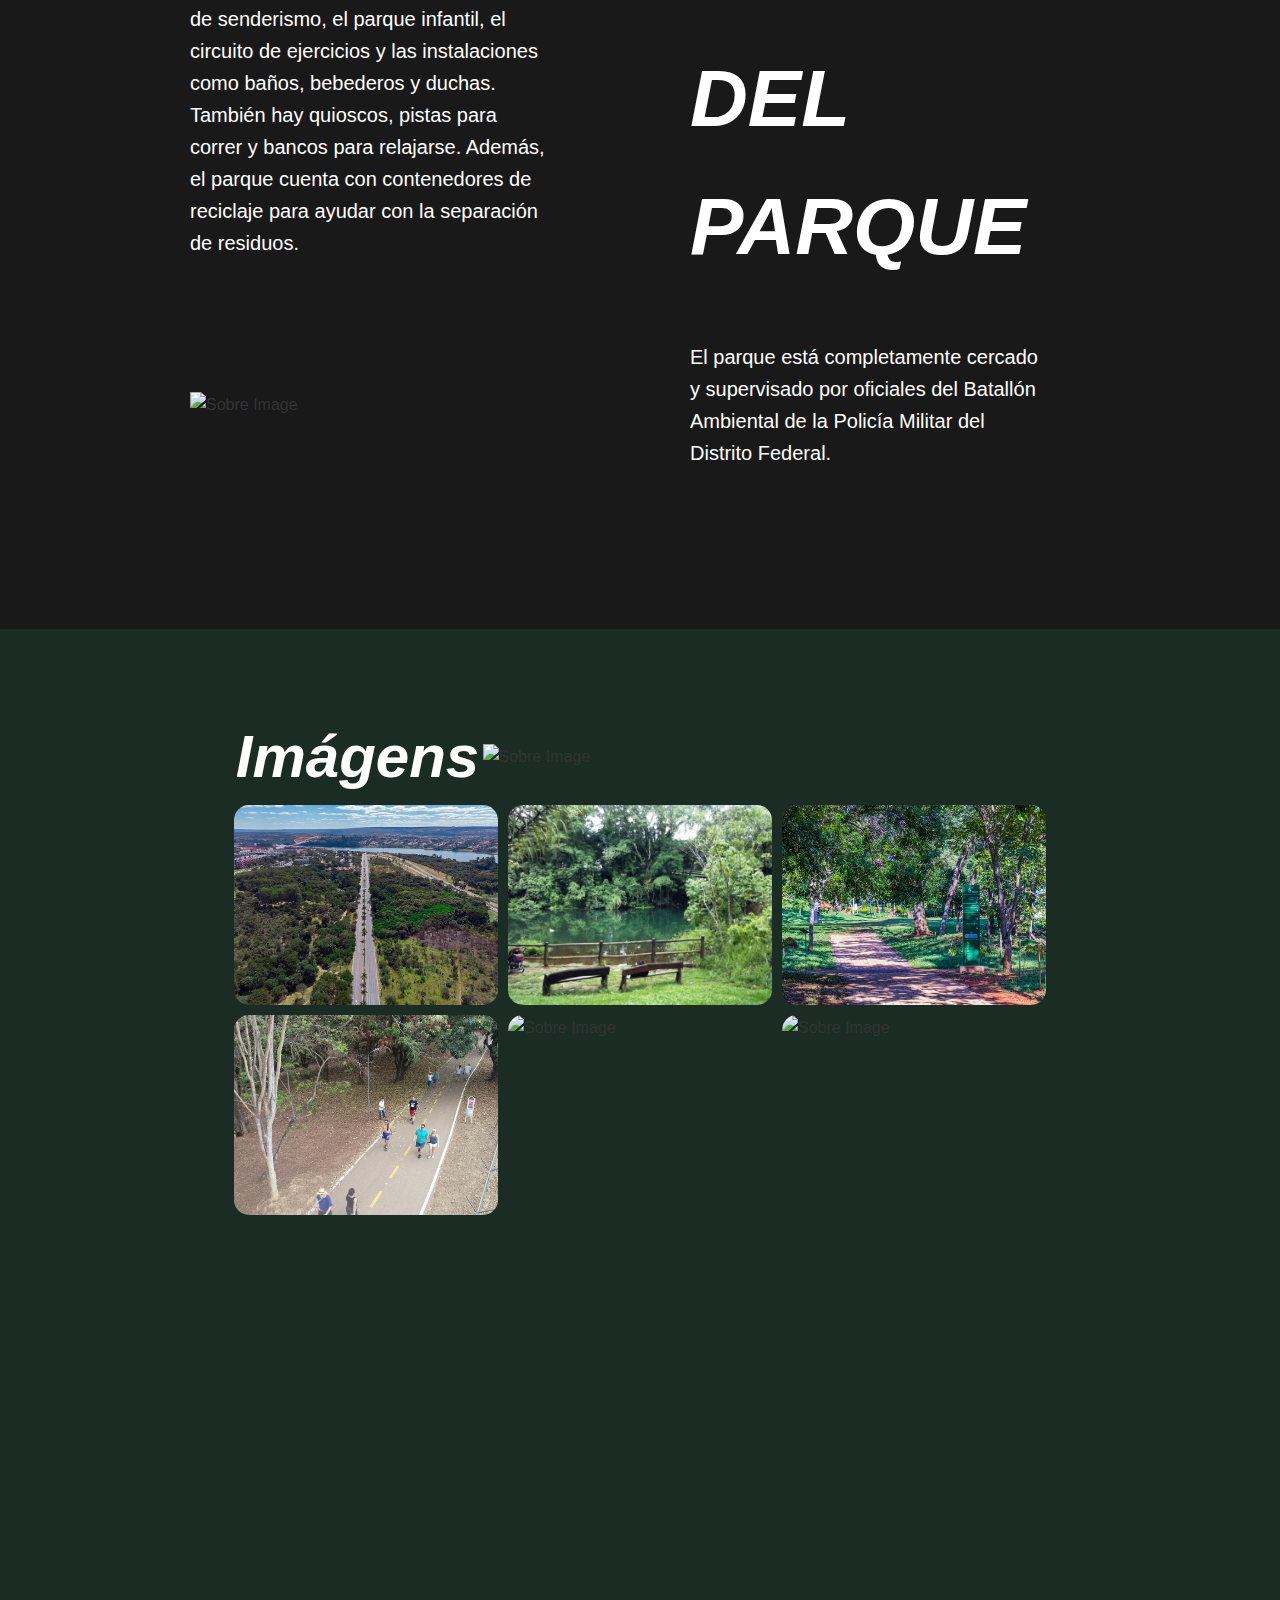
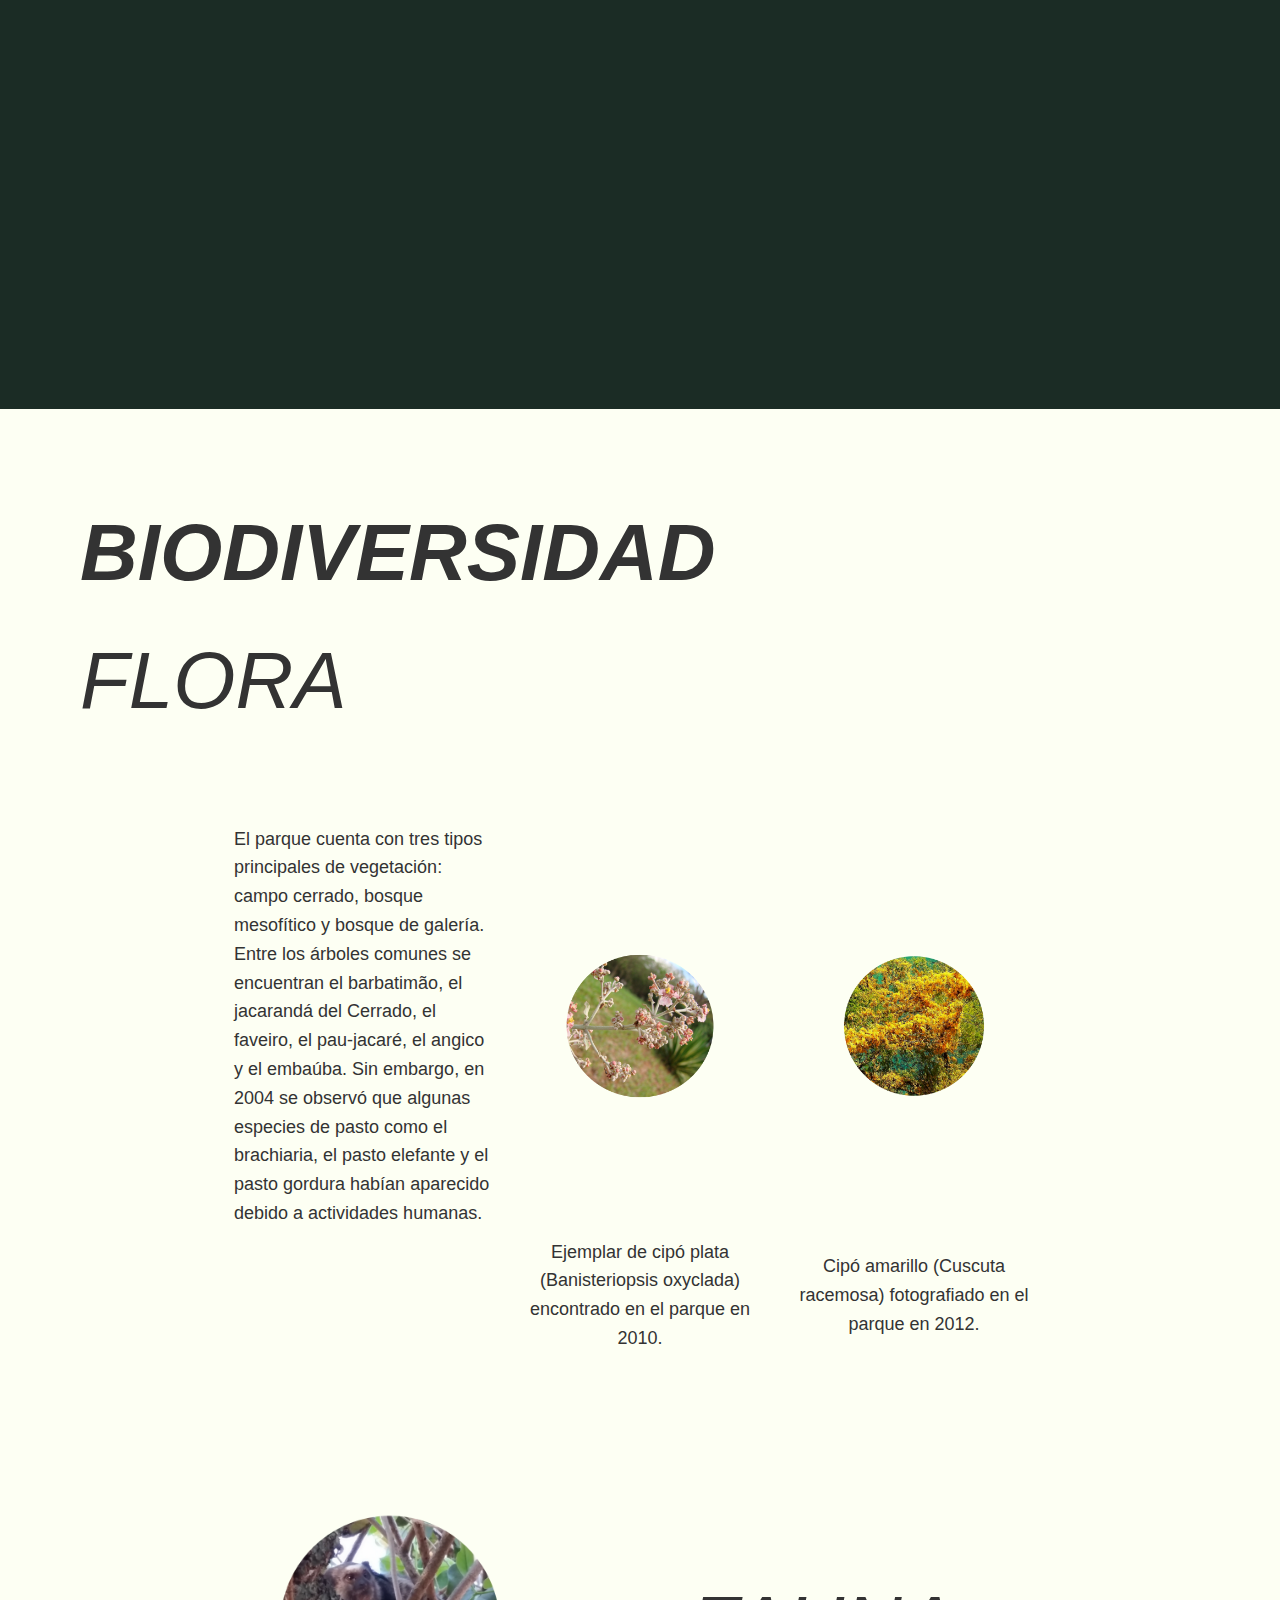
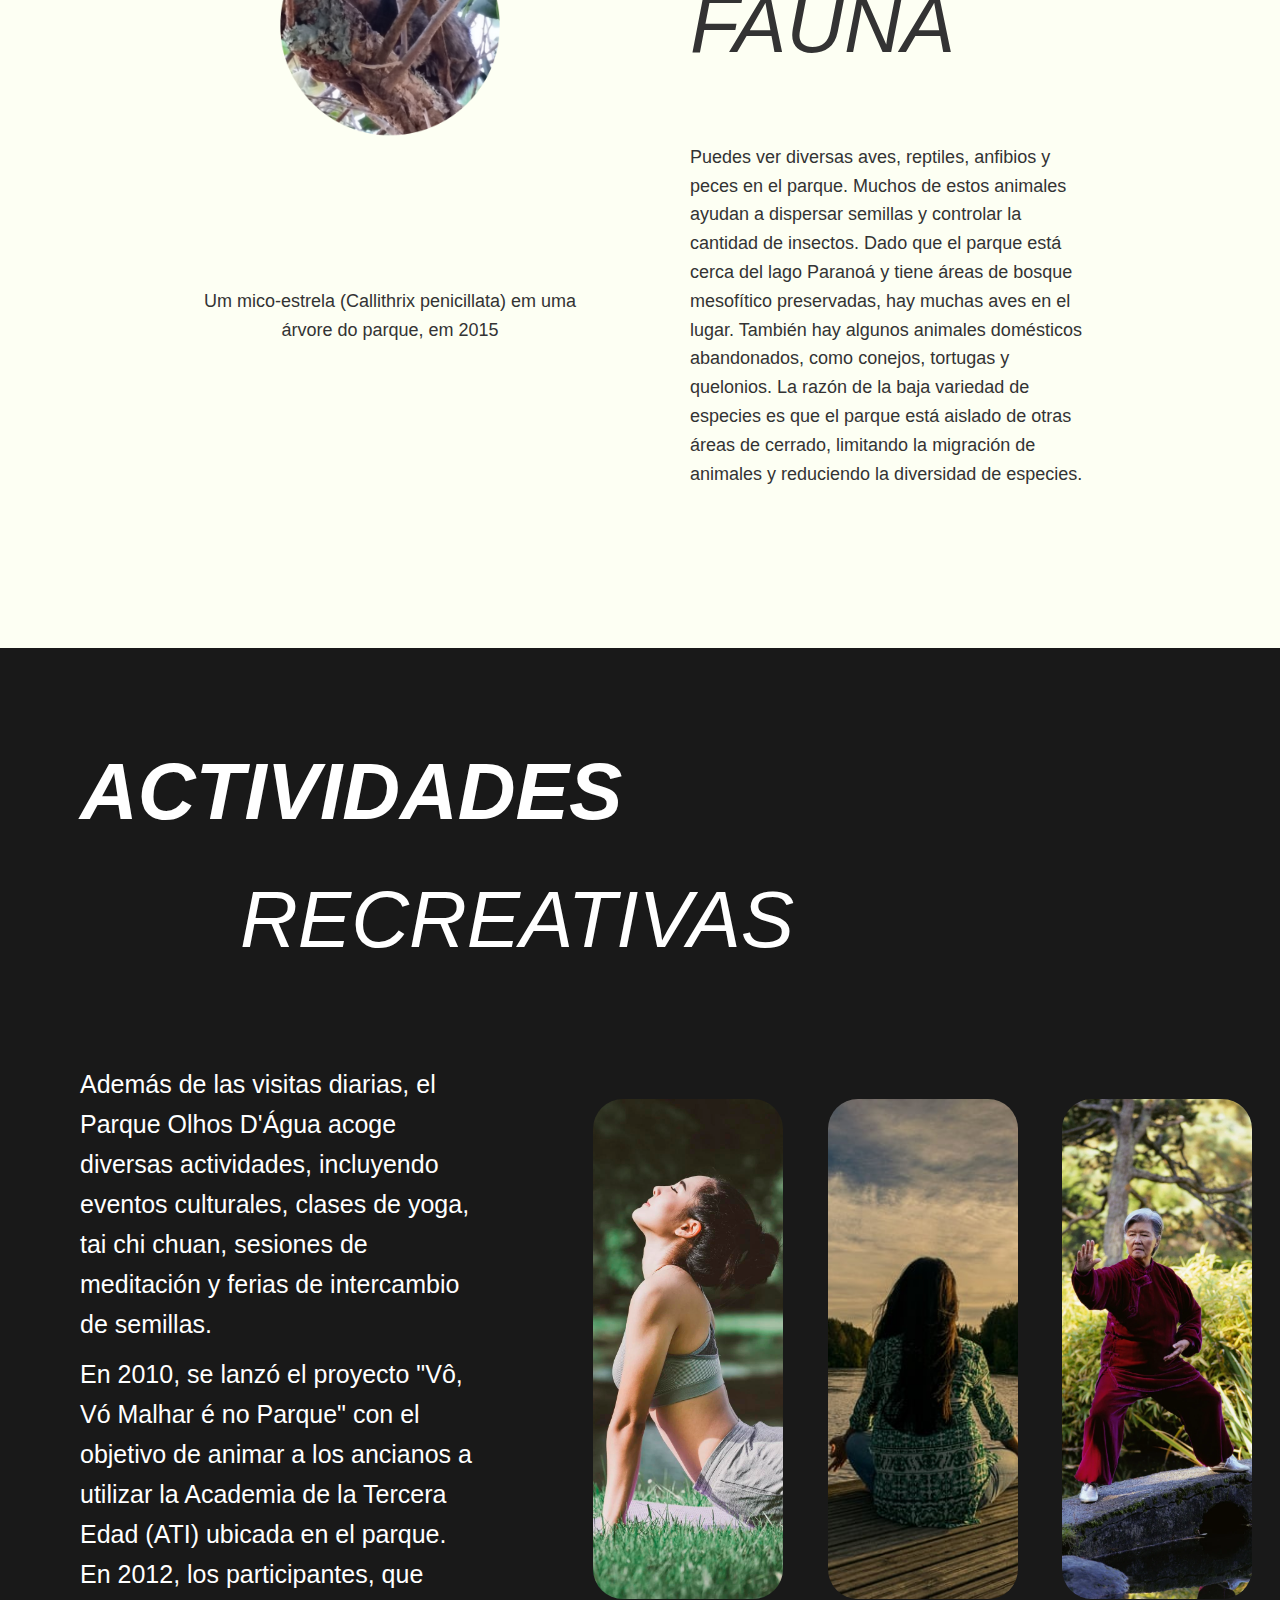
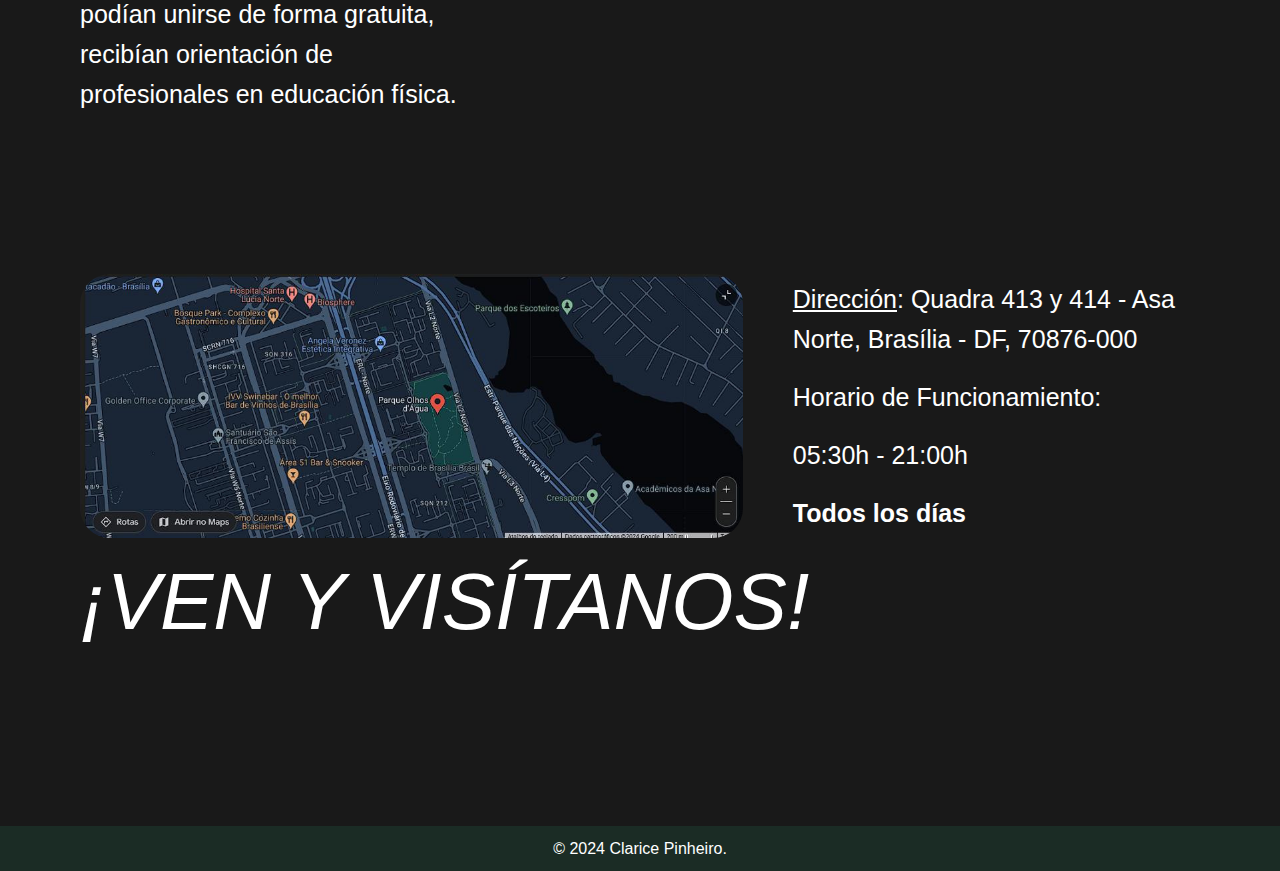
==== commit cbf4bdbd: "ajustes finais" ====
--- a/espanhol.html
+++ b/espanhol.html
@@ -11,13 +11,756 @@
     <meta name="keywords" content="HTML, CSS, JavaScript, template">
     <meta name="author" content="Your Name">
     <title>Protótipo</title>
-    <link rel="stylesheet" href="estilos.css"> <!-- Link to your CSS file -->
+    <style>
+        body,
+        h1,
+        p,
+        ul,
+        li,
+        nav,
+        main,
+        footer {
+            margin: 0;
+            padding: 0;
+            box-sizing: border-box;
+        }
+
+        :root {
+            --background-color: #FDFFF3;
+            --dark-back-color: #FDFFF3;
+            --text-color: #333;
+            --text-color-header: #fff;
+            --header-background: #1b2c25;
+            --header-text-color: #fff;
+            --main-background: #FDFFF3;
+            --footer-background: #67729D;
+            --footer-text-color: #fff;
+            --div-background: #191919;
+        }
+
+        body {
+            font-family: 'Roboto', sans-serif;
+            line-height: 1.6;
+            color: var(--text-color);
+            background-color: var(--background-color);
+        }
+
+        header {
+            display: flex;
+            flex-wrap: wrap;
+            justify-content: space-between;
+            align-items: center;
+            padding: 10px 20px;
+            background-color: var(--header-background);
+            color: var(--header-text-color);
+            font-weight: bold;
+            height: auto;
+        }
+
+        lang-select ul,
+        nav ul {
+            display: flex;
+            list-style-type: none;
+            padding: 0;
+            margin: 0;
+        }
+
+        lang-select ul {
+            flex-wrap: wrap;
+        }
+
+        lang-select ul li,
+        nav ul li {
+            margin-right: 10px;
+        }
+
+        lang-select ul li a,
+        nav ul li button {
+            text-decoration: none;
+            color: var(--header-text-color);
+            background: none;
+            border: none;
+            cursor: pointer;
+            padding: 5px 10px;
+            font-size: 14px;
+        }
+
+        lang-select ul li a:hover,
+        nav ul li button:hover {
+            border-bottom: solid;
+            border-color: var(--header-text-color);
+        }
+
+        lang-select ul li p {
+            color: #ccc;
+            margin: 0 5px;
+        }
+
+        main {
+            border-radius: 5px;
+            max-width: 100%;
+            margin: 0 auto;
+        }
+
+        #inicio {
+            height: 100vh;
+            display: flex;
+            align-items: center;
+            justify-content: center;
+            /* Space between title and image */
+            padding: 1rem;
+            padding-right: 1rem;
+            margin-right: 5rem;
+            margin-left: 5rem;
+            margin-bottom: 5rem;
+            margin-top: 2rem;
+            position: relative;
+
+        }
+
+        #titulo-inicio {
+            font-style: italic;
+            padding: 2rem;
+            padding-left: 10rem;
+            font-size: 80px;
+        }
+
+        #sobre {
+            margin: 5rem;
+        }
+
+        #sobre .container {
+            padding: 5rem;
+            display: grid;
+            grid-template-columns: 50% 50%;
+            grid-row: auto auto;
+            grid-column-gap: 50px;
+            grid-row-gap: 50px;
+
+            h1 {
+                font-size: 80px;
+                font-style: italic;
+            }
+
+            p {
+                display: flex;
+                align-items: center;
+                font-size: large;
+                max-width: 90%;
+            }
+
+            img {
+                width: 100%;
+                max-width: 90%;
+            }
+        }
+
+        #mais {
+            background-color: var(--div-background);
+            padding: 5rem;
+            padding-bottom: 0;
+
+            h1 {
+                font-size: 70px;
+                color: #FDFFF3;
+                font-weight: 100;
+                font-style: italic;
+            }
+
+        }
+
+        #mais .container {
+            align-items: center;
+            justify-content: center;
+            padding: 5rem;
+            display: grid;
+            grid-template-columns: 30% 60%;
+            grid-row: auto auto;
+            grid-column-gap: 100px;
+            grid-row-gap: 50px;
+            margin-right: 5rem;
+            margin-left: 5rem;
+
+            p {
+                max-width: 90%;
+                display: flex;
+                align-items: center;
+                font-size: 20px;
+                color: var(--dark-back-color);
+
+                i#teste {
+                    top: -50px;
+                }
+            }
+
+            img {
+                display: flex;
+                max-width: 90%;
+                align-items: center;
+                justify-content: flex-start;
+            }
+        }
+
+        #estrutura {
+            background-color: var(--div-background);
+            padding: 5rem;
+            padding-top: 0;
+
+            h1 {
+                color: var(--dark-back-color);
+                font-size: 80px;
+                font-style: italic;
+            }
+        }
+
+        #estrutura .container {
+            align-items: center;
+            justify-content: center;
+            padding: 5rem;
+            display: grid;
+            grid-template-columns: 50% 50%;
+            grid-row: auto auto;
+            grid-column-gap: 100px;
+            grid-row-gap: 50px;
+            margin-right: 5rem;
+            margin-left: 5rem;
+
+            h1 {
+                color: var(--dark-back-color);
+                font-size: 80px;
+                font-style: italic;
+            }
+
+            p {
+                max-width: 90%;
+                display: flex;
+                align-items: center;
+                font-size: 20px;
+                color: var(--dark-back-color);
+
+                i#teste {
+                    top: -50px;
+                }
+            }
+
+            img {
+                display: flex;
+                max-width: 90%;
+                align-items: center;
+                justify-content: flex-start;
+            }
+        }
+
+        #fotos {
+            background-color: #1b2c25;
+            padding: 5rem;
+        }
+
+        #fotos .container1 {
+            align-items: center;
+            justify-content: center;
+            padding: 5rem;
+            display: grid;
+            grid-template-columns: 30% 70%;
+            grid-row: auto auto;
+            grid-column-gap: 5px;
+            grid-row-gap: 5px;
+            margin-right: 5rem;
+            margin-left: 5rem;
+            padding-bottom: 0;
+            padding-top: 0;
+
+            h1 {
+                color: var(--dark-back-color);
+                font-size: 80px;
+                font-style: italic;
+                display: flex;
+                justify-content: center;
+            }
+
+            img {
+                display: flex;
+                max-width: 100%;
+
+            }
+        }
+
+        #fotos .container2 {
+            align-items: center;
+            justify-content: center;
+            padding: 5rem;
+            display: grid;
+            grid-template-columns: 33% 33% 33%;
+            grid-row: auto auto;
+            grid-column-gap: 10px;
+            grid-row-gap: 10px;
+            margin-right: 5rem;
+            margin-left: 5rem;
+            padding-bottom: 0;
+            padding-top: 0;
+
+            img {
+                max-width: 100%;
+                width: 400px;
+                height: 300px;
+                object-fit: cover;
+                border-radius: 15px;
+            }
+        }
+
+        #video {
+            display: flex;
+            justify-content: center;
+            align-items: center;
+            background-color: #1b2c25;
+            padding-bottom: 5rem;
+        }
+
+        #bio {
+            padding: 5rem;
+
+            h1 {
+                font-size: 80px;
+                font-style: italic;
+            }
+        }
+
+        #bio .container {
+            align-items: center;
+            justify-content: center;
+            padding: 5rem;
+            display: grid;
+            grid-template-columns: 33% 33% 33%;
+            grid-row: auto auto;
+            grid-column-gap: 10px;
+            grid-row-gap: 10px;
+            margin-right: 5rem;
+            margin-left: 5rem;
+
+            h1 {
+                color: var(--text-color);
+                font-size: 80px;
+                font-style: italic;
+            }
+
+            p {
+                max-width: 100%;
+                display: flex;
+                align-items: center;
+                justify-content: center;
+                font-size: large;
+
+
+            }
+
+            .teste {
+                padding-left: 6rem;
+            }
+
+            img {
+                display: flex;
+                width: 600px;
+                align-items: center;
+                justify-content: flex-start;
+            }
+        }
+
+        #fauna {
+            padding: 5rem;
+            padding-top: 0;
+
+            h1 {
+                font-size: 80px;
+                font-style: italic;
+            }
+        }
+
+        #fauna .container {
+            align-items: center;
+            justify-content: center;
+            padding: 5rem;
+            padding-top: 0;
+            display: grid;
+            grid-template-columns: 50% 50%;
+            grid-row: auto auto;
+            grid-column-gap: 10px;
+            grid-row-gap: 10px;
+            margin-right: 5rem;
+            margin-left: 5rem;
+
+            h1 {
+                color: var(--text-color);
+                font-size: 80px;
+                font-style: italic;
+            }
+
+            p {
+                max-width: 100%;
+                display: flex;
+                align-items: center;
+                justify-content: center;
+                font-size: large;
+
+
+            }
+
+            .teste {
+                padding-right: 8rem;
+            }
+
+            img {
+                display: flex;
+                width: 600px;
+                align-items: center;
+                justify-content: flex-start;
+            }
+        }
+
+        #atividades {
+            padding: 5rem;
+            background-color: var(--div-background);
+
+            h1 {
+                color: var(--dark-back-color);
+                font-size: 80px;
+                font-style: italic;
+            }
+
+            .container-lazer {
+                display: flex;
+                flex-direction: row;
+            }
+        }
+
+        #atividades .container {
+            max-width: 50%;
+            align-items: center;
+            justify-content: center;
+            display: grid;
+            grid-template-columns: 33% 33% 33%;
+            grid-row: auto auto;
+            grid-column-gap: 50px;
+            grid-row-gap: 10px;
+            margin-left: 10rem;
+
+            h1 {
+                font-size: 80px;
+                font-style: italic;
+            }
+
+            p {
+                color: var(--dark-back-color);
+                max-width: 100%;
+                display: flex;
+                align-items: center;
+                justify-content: center;
+                font-size: large;
+            }
+
+            img {
+                display: flex;
+                width: 190px;
+                height: 500px;
+                align-items: center;
+                justify-content: flex-start;
+                border-radius: 30px;
+                object-fit: cover;
+            }
+        }
+
+        #atividades .container2 {
+            max-width: 40%;
+            display: grid;
+            grid-template-columns: 100%;
+            grid-row: auto auto;
+            grid-column-gap: 10px;
+            grid-row-gap: 10px;
+            margin-top: 5rem;
+
+            h1 {
+                font-size: 80px;
+                font-style: italic;
+            }
+
+            p {
+                color: var(--dark-back-color);
+                max-width: 100%;
+                display: flex;
+                align-items: center;
+                justify-content: center;
+                font-size: 25px;
+
+
+            }
+        }
+
+        #funcionamento {
+            padding: 5rem;
+            background-color: var(--div-background);
+
+            h1 {
+                color: var(--dark-back-colorr);
+                font-size: 80px;
+                font-style: italic;
+                font-weight: 100;
+                margin-bottom: 5rem;
+                color: #FDFFF3;
+            }
+
+            .container-lazer {
+                display: flex;
+                flex-direction: row;
+            }
+        }
+
+        #funcionamento .container {
+            max-width: 50%;
+            align-items: center;
+            justify-content: center;
+            display: grid;
+            grid-template-columns: 100%;
+            grid-row: auto auto;
+            grid-column-gap: 50px;
+            grid-row-gap: 10px;
+            margin-left: 10rem;
+
+            h1 {
+                color: var(--dark-back-color);
+                font-size: 80px;
+                font-style: italic;
+            }
+
+            p {
+                color: var(--dark-back-color);
+                max-width: 100%;
+                font-size: 25px;
+                font-weight: bold;
+            }
+
+        }
+
+        #funcionamento .container2 {
+            max-width: 50%;
+            display: grid;
+            grid-template-columns: 100%;
+            grid-row: auto auto;
+            grid-column-gap: 10px;
+            grid-row-gap: 10px;
+
+            h1 {
+                color: var(--dark-back-color);
+                font-size: 80px;
+                font-style: italic;
+            }
+
+            p {
+                color: var(--dark-back-color);
+                max-width: 100%;
+                display: flex;
+                align-items: center;
+                justify-content: center;
+
+
+            }
+
+            img {
+                display: flex;
+                align-items: center;
+                justify-content: flex-start;
+                border-radius: 30px;
+                object-fit: cover;
+            }
+        }
+
+
+
+        #img-inicio {
+            width: 800px;
+            max-width: 90%;
+            height: auto;
+            object-fit: cover;
+
+        }
+
+        img#tree {
+            width: 35%;
+            margin-right: 5rem;
+            position: absolute;
+            left: -130px;
+            bottom: -150px;
+            z-index: -1;
+            max-width: 100%;
+            transform: rotate(5deg)
+        }
+
+
+        footer {
+            text-align: center;
+            padding: 10px 0;
+            background-color: var(--header-background);
+            color: var(--footer-text-color);
+        }
+
+        body.dark-mode {
+            --background-color: #333;
+            --text-color: #f4f4f4;
+            --header-background: #f4f4f4;
+            --header-text-color: #333;
+            --main-background: #444;
+            --footer-background: #f4f4f4;
+            --footer-text-color: #333;
+        }
+
+        .color-toggle {
+            display: inline-block;
+            padding: 10px 20px;
+            margin-top: 20px;
+            background-color: #333;
+            color: #fff;
+            border: none;
+            cursor: pointer;
+            border-radius: 5px;
+            text-align: center;
+        }
+
+        .color-toggle:hover {
+            background-color: #555;
+        }
+
+        @media (max-width: 1200px) {
+            #inicio {
+                padding: 20px;
+            }
+
+            #titulo-inicio,
+            #titulo-2 {
+                font-size: 1.5rem;
+            }
+
+        }
+
+        @media (max-width: 1900px) {
+            #img-inicio {
+                width: 600px;
+            }
+
+            #fotos .container2 img {
+                max-width: 100%;
+                width: 500px;
+            }
+
+            #mais .container p {
+                font-size: 18px;
+            }
+
+
+            #bio .container {
+                img {
+                    max-width: 100%;
+                }
+
+                .teste {
+                    padding: 0;
+                }
+            }
+
+            #fauna .container {
+                grid-column-gap: 100px;
+                grid-row-gap: 5px;
+
+                img {
+                    max-width: 100%;
+                }
+
+                .teste {
+                    padding: 0;
+                }
+            }
+
+            #fotos .container2 {
+                img {
+                    width: 300px;
+                    height: 200px;
+                }
+            }
+
+        }
+
+        @media (max-width: 1820px) {
+
+            #funcionamento .container2 {
+                img {
+                    max-width: 120%;
+                }
+            }
+
+            #fotos .container1 {
+                h1 {
+                    font-size: 60px;
+                }
+            }
+
+        }
+
+
+
+        @media (max-width: 900px) {
+
+            lang-select ul,
+            nav ul {
+                flex-direction: column;
+            }
+
+            lang-select ul li,
+            nav ul li {
+                margin: 5px 0;
+            }
+
+
+
+            #titulo-inicio,
+            #titulo-2 {
+                font-size: 1.2rem;
+            }
+
+        }
+
+        @media (max-width: 600px) {
+            header {
+                flex-direction: column;
+                align-items: flex-start;
+            }
+
+            lang-select ul {
+                margin-bottom: 10px;
+            }
+
+
+            #titulo-inicio,
+            #titulo-2 {
+                font-size: 1rem;
+            }
+
+            #texto-2 {
+                font-size: 0.875rem;
+            }
+
+        }
+
+        #acessibilidade span a{
+            color: #fff; 
+        }
+
+    </style>
 </head>
 
 <body>
     <header>
 
         <lang-select>
+            <div style="height: 0px;" id="acessibilidade">
+                <span><a href="#principal">|</a></span>
+            </div>
             <ul>
                 <li><a href="index.html">PT-BR</a></li>
                 <li>
@@ -43,6 +786,7 @@
                 <li><button onclick="guia('atividades');">ACTIVIDADES</button></li>
                 <li><button onclick="guia('funcionamento');">FUNCIONAMIENTO</button></li>
                 <li>
+                    <label for="color-toggle">Contraste</label>
                     <i class="fa-solid fa-circle-half-stroke" alt="contraste"></i>
 
                     <input type="checkbox" id="color-toggle">
@@ -80,12 +824,12 @@
         </div>
 
         <div id="mais">
-            <h1>Un Poco Más Sobre</h1>
-            <h1>
+            <h1 style="color: #fff;">Un Poco Más Sobre</h1>
+            <h1 style="color: #fff;">
                 la Historia del Parque...
             </h1>
             <div class="container">
-                <p style="text-align: center;">
+                <p style="text-align: center; color: #fff;">
                     <i id="teste" class="fa-solid fa-quote-left"></i>
                     El parque nació gracias a los esfuerzos de la comunidad local. Para llamar la atención sobre su
                     importancia, la comunidad organizó acciones como marchas por el Eixão do Lazer y, en 1993, construyó
@@ -94,7 +838,7 @@
                 </p>
                 <img src="./imagens/Imagem-3.png" alt="Mais Image" />
                 <p></p>
-                <p style="display: flex; align-items: start;">
+                <p style="display: flex; align-items: start; color: #fff;">
                     La Ley No. 556 estableció varios objetivos para el Parque Olhos D'Água, entre ellos: proteger los
                     manantiales y el lago de la SCLN 414/415; preservar y restaurar la vegetación alrededor del lago;
                     proteger la Cuenca del Paranoá; promover programas de observación e investigación sobre el medio
@@ -106,14 +850,14 @@
 
         <div id="estrutura">
             <div class="container">
-                <p>El parque ofrece una variedad de instalaciones. Puedes utilizar las rutas de senderismo, el parque
+                <p style="color: #fff;">El parque ofrece una variedad de instalaciones. Puedes utilizar las rutas de senderismo, el parque
                     infantil, el circuito de ejercicios y las instalaciones como baños, bebederos y duchas. También hay
                     quioscos, pistas para correr y bancos para relajarse. Además, el parque cuenta con contenedores de
                     reciclaje para ayudar con la separación de residuos.
                 </p>
-                <h1>CARACTERÍSTICAS DEL PARQUE</h1>
+                <h1 style="color: #fff;">CARACTERÍSTICAS DEL PARQUE</h1>
                 <img src="./imagens/Imagem-4.png" alt="Sobre Image" />
-                <p>El parque está completamente cercado y supervisado por oficiales del Batallón Ambiental de la Policía
+                <p style="color: #fff;">El parque está completamente cercado y supervisado por oficiales del Batallón Ambiental de la Policía
                     Militar del Distrito Federal.
                 </p>
             </div>
@@ -121,7 +865,7 @@
 
         <div id="fotos">
             <div class="container1">
-                <h1>Imágens</h1>
+                <h1 style="color: #fff;">Imágens</h1>
                 <img src="./imagens/Imagem-4.png" alt="Sobre Image" />
 
             </div>
@@ -145,7 +889,7 @@
 
 
         <div id="bio">
-            <h1>BIODIVERSITY</h1>
+            <h1>BIODIVERSIDAD</h1>
             <h1 style="font-weight: 100;">FLORA</h1>
             <div class="container">
                 <p>El parque cuenta con tres tipos principales de vegetación: campo cerrado, bosque mesofítico y bosque
@@ -182,15 +926,15 @@
         </div>
 
         <div id="atividades">
-            <h1>ACTIVIDADES</h1>
-            <h1 style="font-weight: 100; padding-left: 10rem;">RECREATIVAS</h1>
+            <h1 style="color: #fff;">ACTIVIDADES</h1>
+            <h1 style="font-weight: 100; padding-left: 10rem; color: #fff;">RECREATIVAS</h1>
             <div class="container-lazer">
                 <div class="container2">
-                    <p>Además de las visitas diarias, el Parque Olhos D'Água acoge diversas actividades, incluyendo
+                    <p style="color: #fff;">Además de las visitas diarias, el Parque Olhos D'Água acoge diversas actividades, incluyendo
                         eventos culturales, clases de yoga, tai chi chuan, sesiones de meditación y ferias de
                         intercambio de semillas.
                     </p>
-                    <p>En 2010, se lanzó el proyecto "Vô, Vó Malhar é no Parque" con el objetivo de animar a los
+                    <p style="color: #fff;">En 2010, se lanzó el proyecto "Vô, Vó Malhar é no Parque" con el objetivo de animar a los
                         ancianos a utilizar la Academia de la Tercera Edad (ATI) ubicada en el parque. En 2012, los
                         participantes, que podían unirse de forma gratuita, recibían orientación de profesionales en
                         educación física.
@@ -212,18 +956,18 @@
                 </div>
 
                 <div class="container">
-                    <p style="font-weight: 100;"><u>Dirección</u>: Quadra 413 y 414 - Asa Norte, Brasília - DF,
+                    <p style="font-weight: 100; color: #fff;"><u>Dirección</u>: Quadra 413 y 414 - Asa Norte, Brasília - DF,
                         70876-000
                     </p>
-                    <p style="font-weight: 100;">Horario de Funcionamiento:
+                    <p style="font-weight: 100; color: #fff;">Horario de Funcionamiento:
                     </p>
-                    <p style="font-weight: 100;">05:30h - 21:00h
+                    <p style="font-weight: 100; color: #fff;">05:30h - 21:00h
                     </p>
-                    <p>Todos los días
+                    <p style="color: #fff;">Todos los días
                     </p>
                 </div>
             </div>
-            <h1>¡VEN Y VISÍTANOS!</h1>
+            <h1 style="color: #fff;">¡VEN Y VISÍTANOS!</h1>
         </div>
     </main>
 
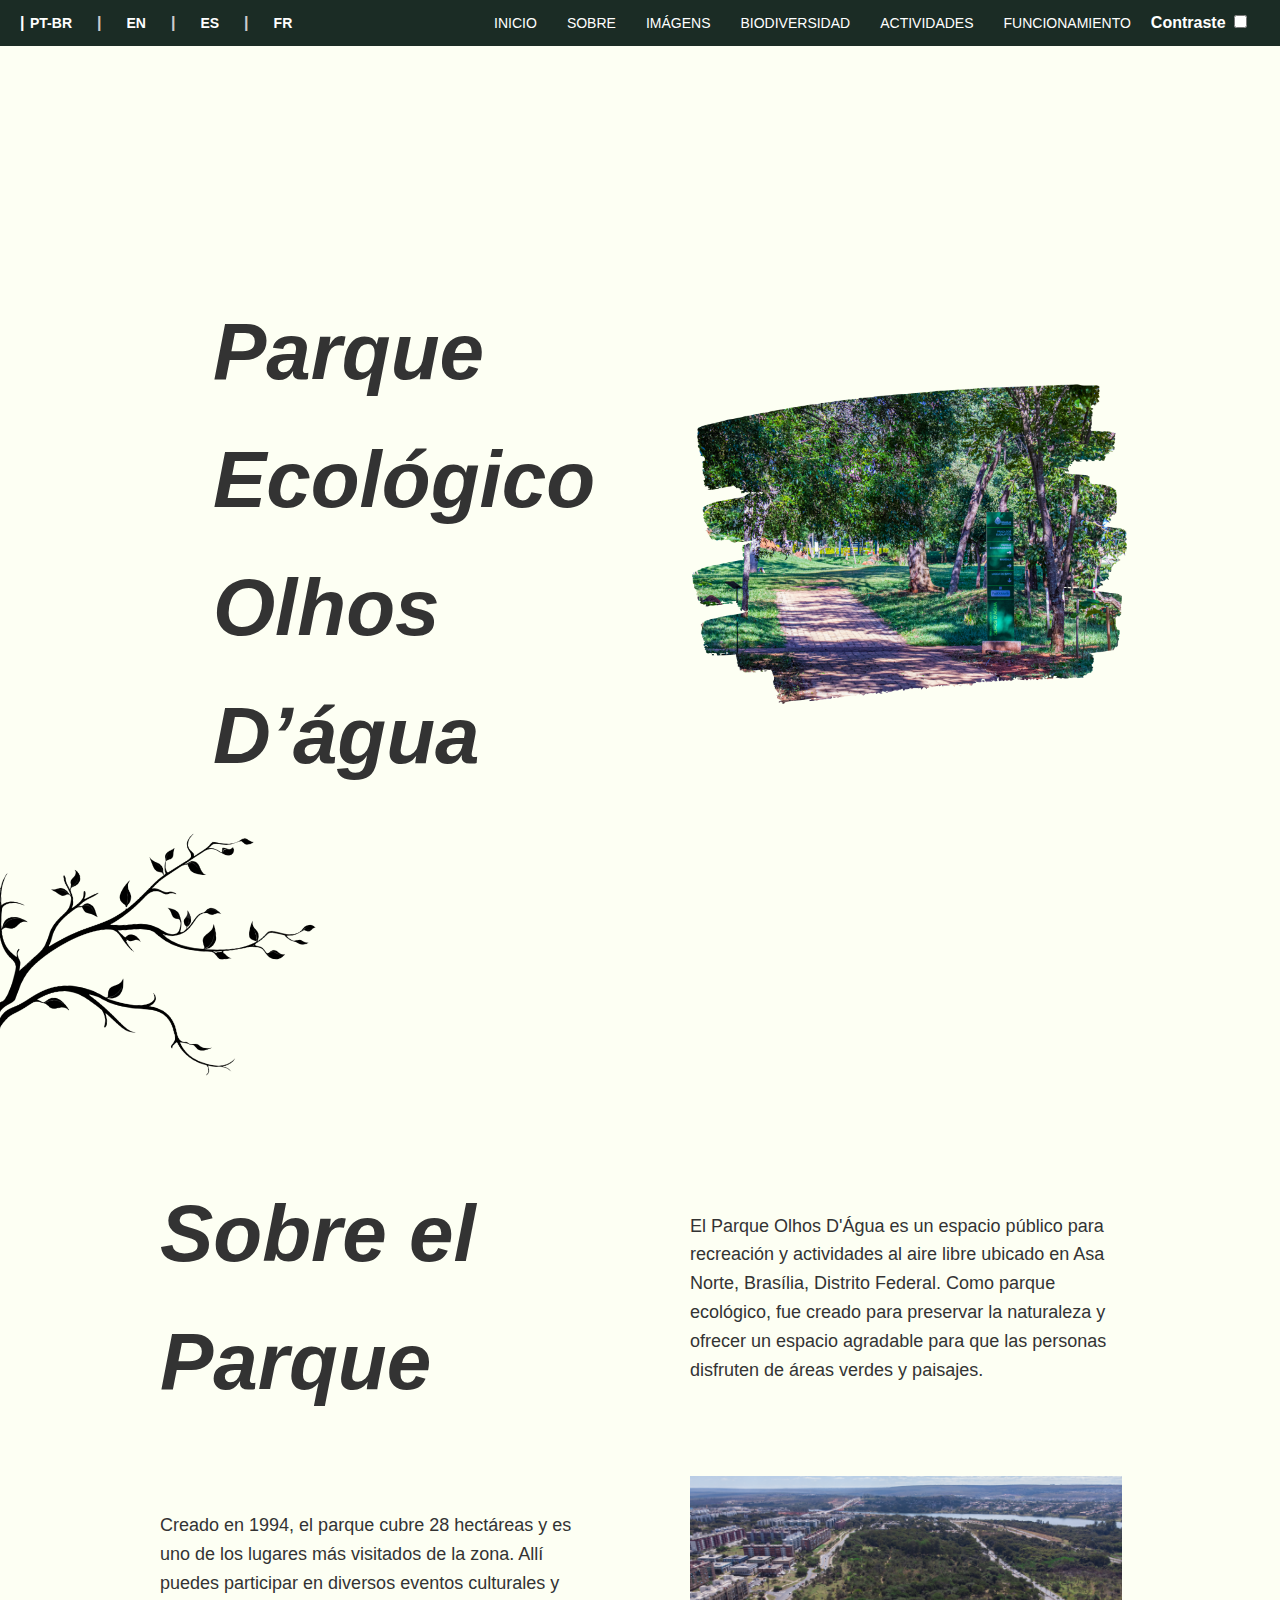
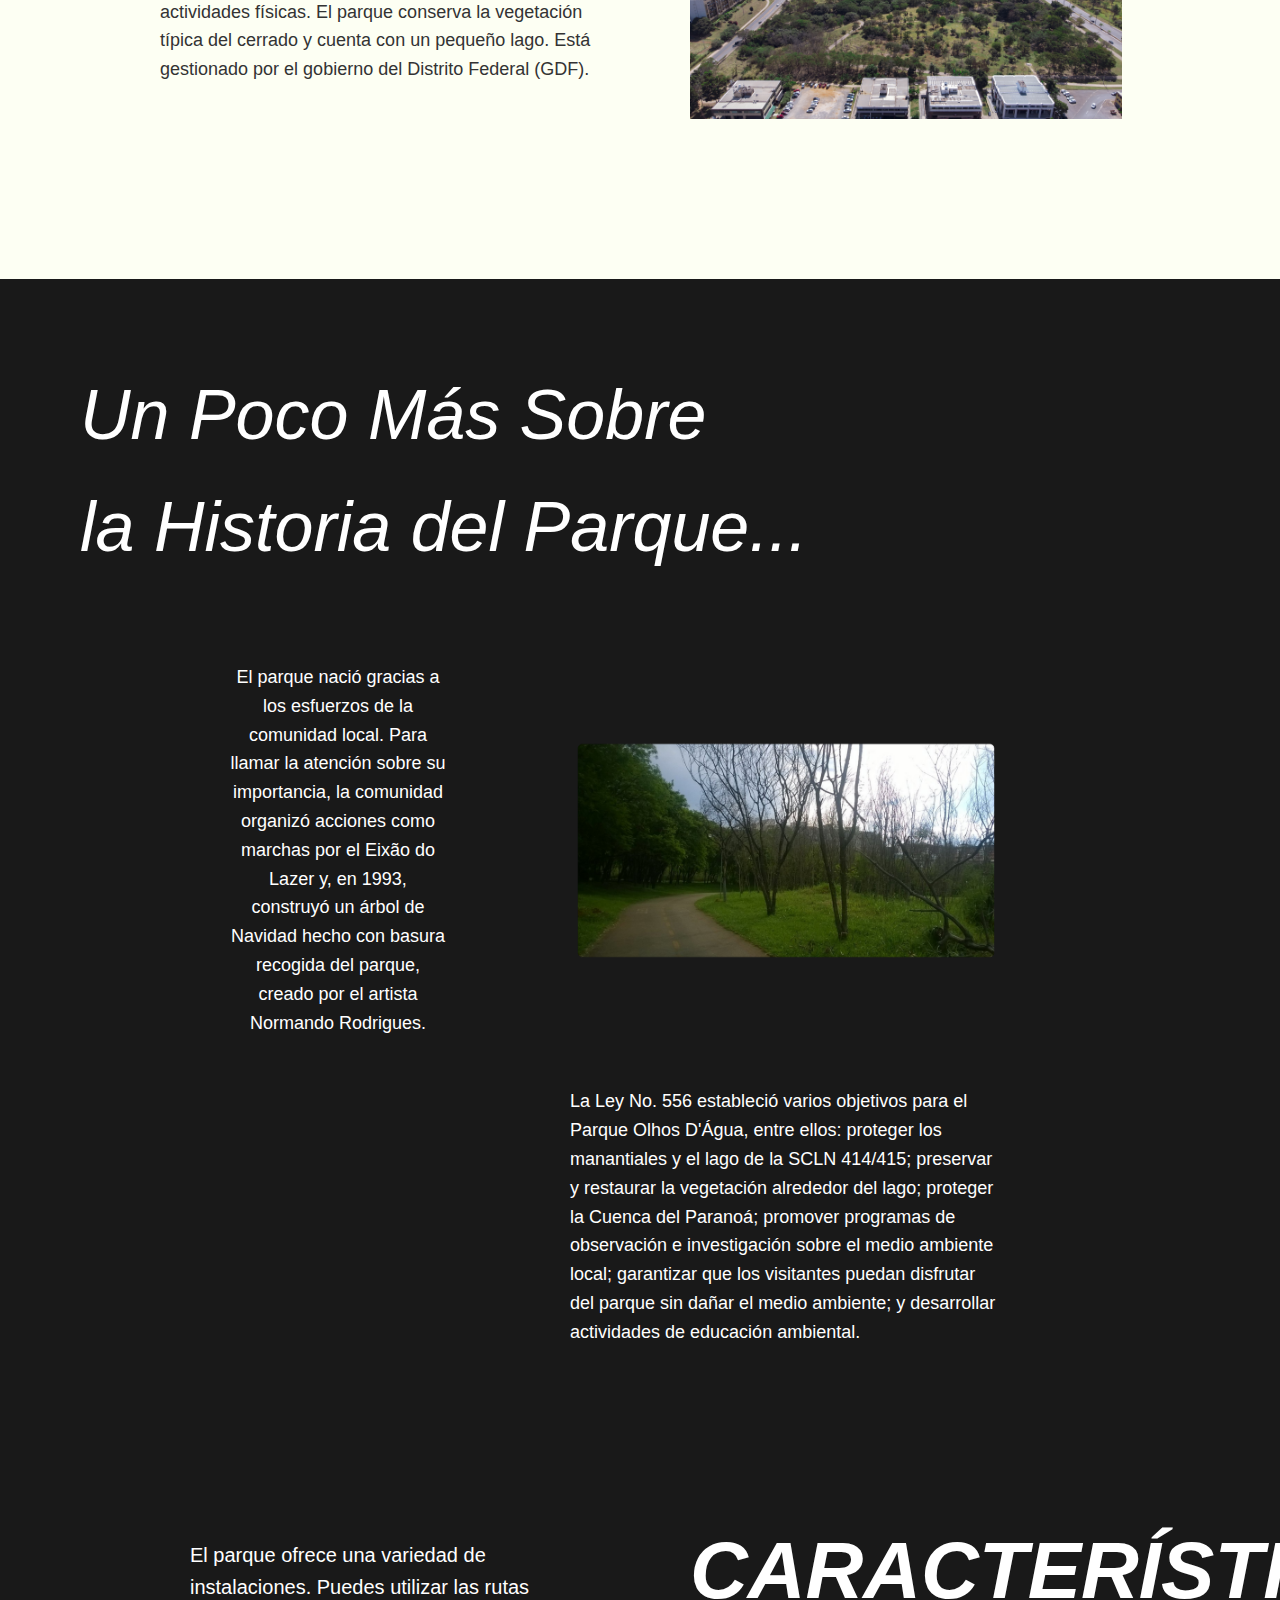
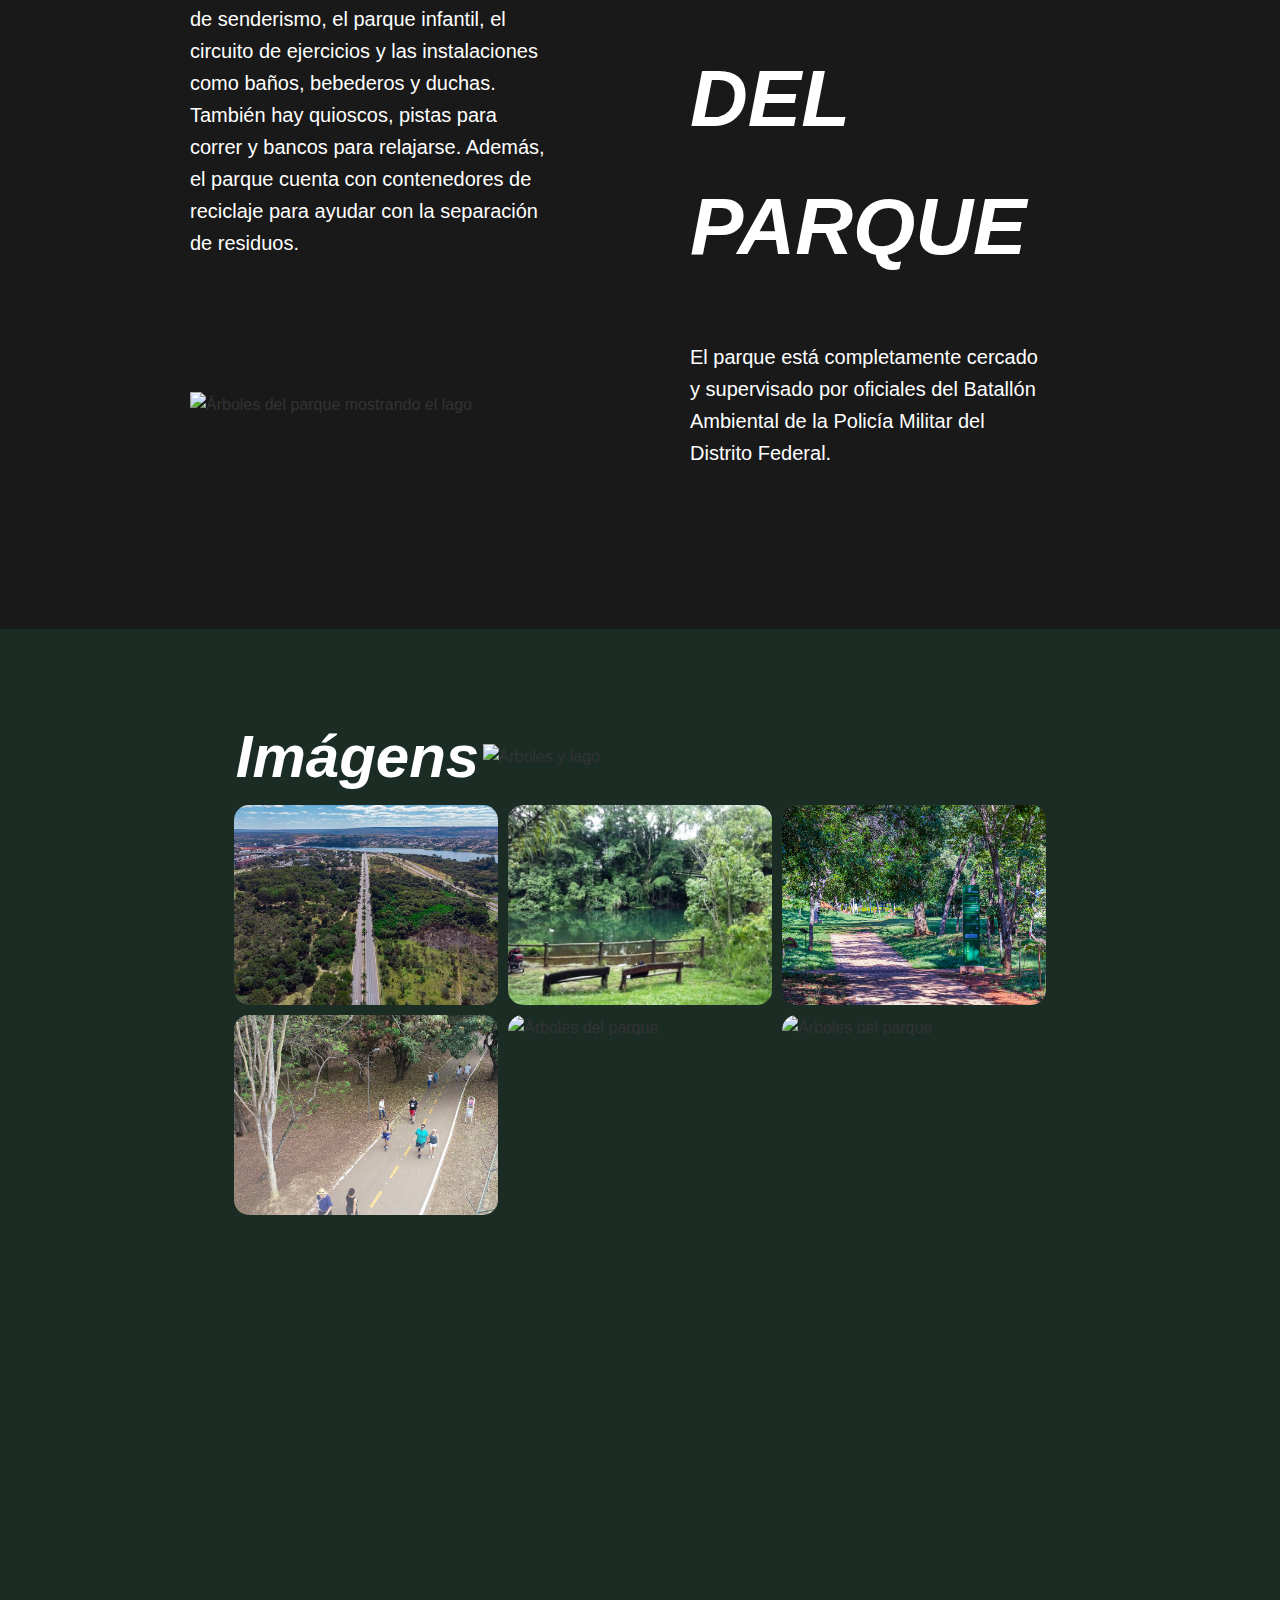
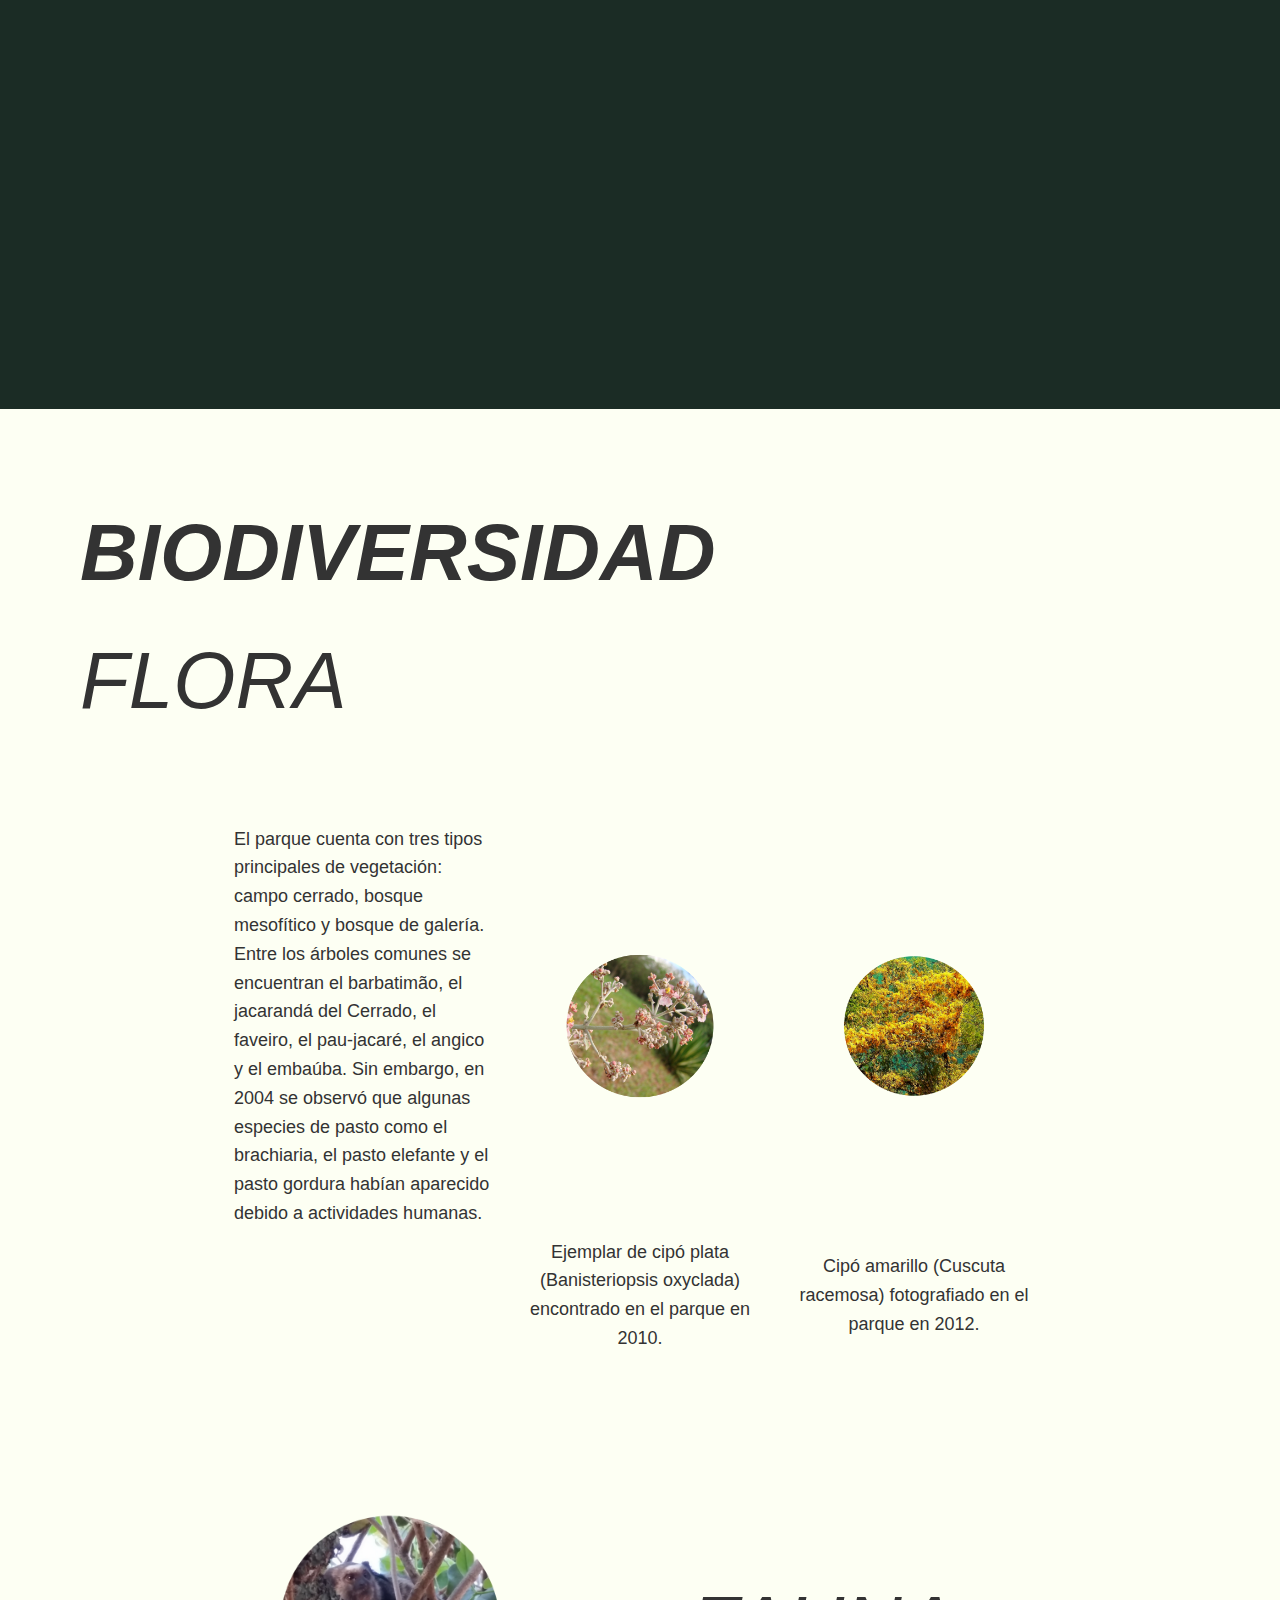
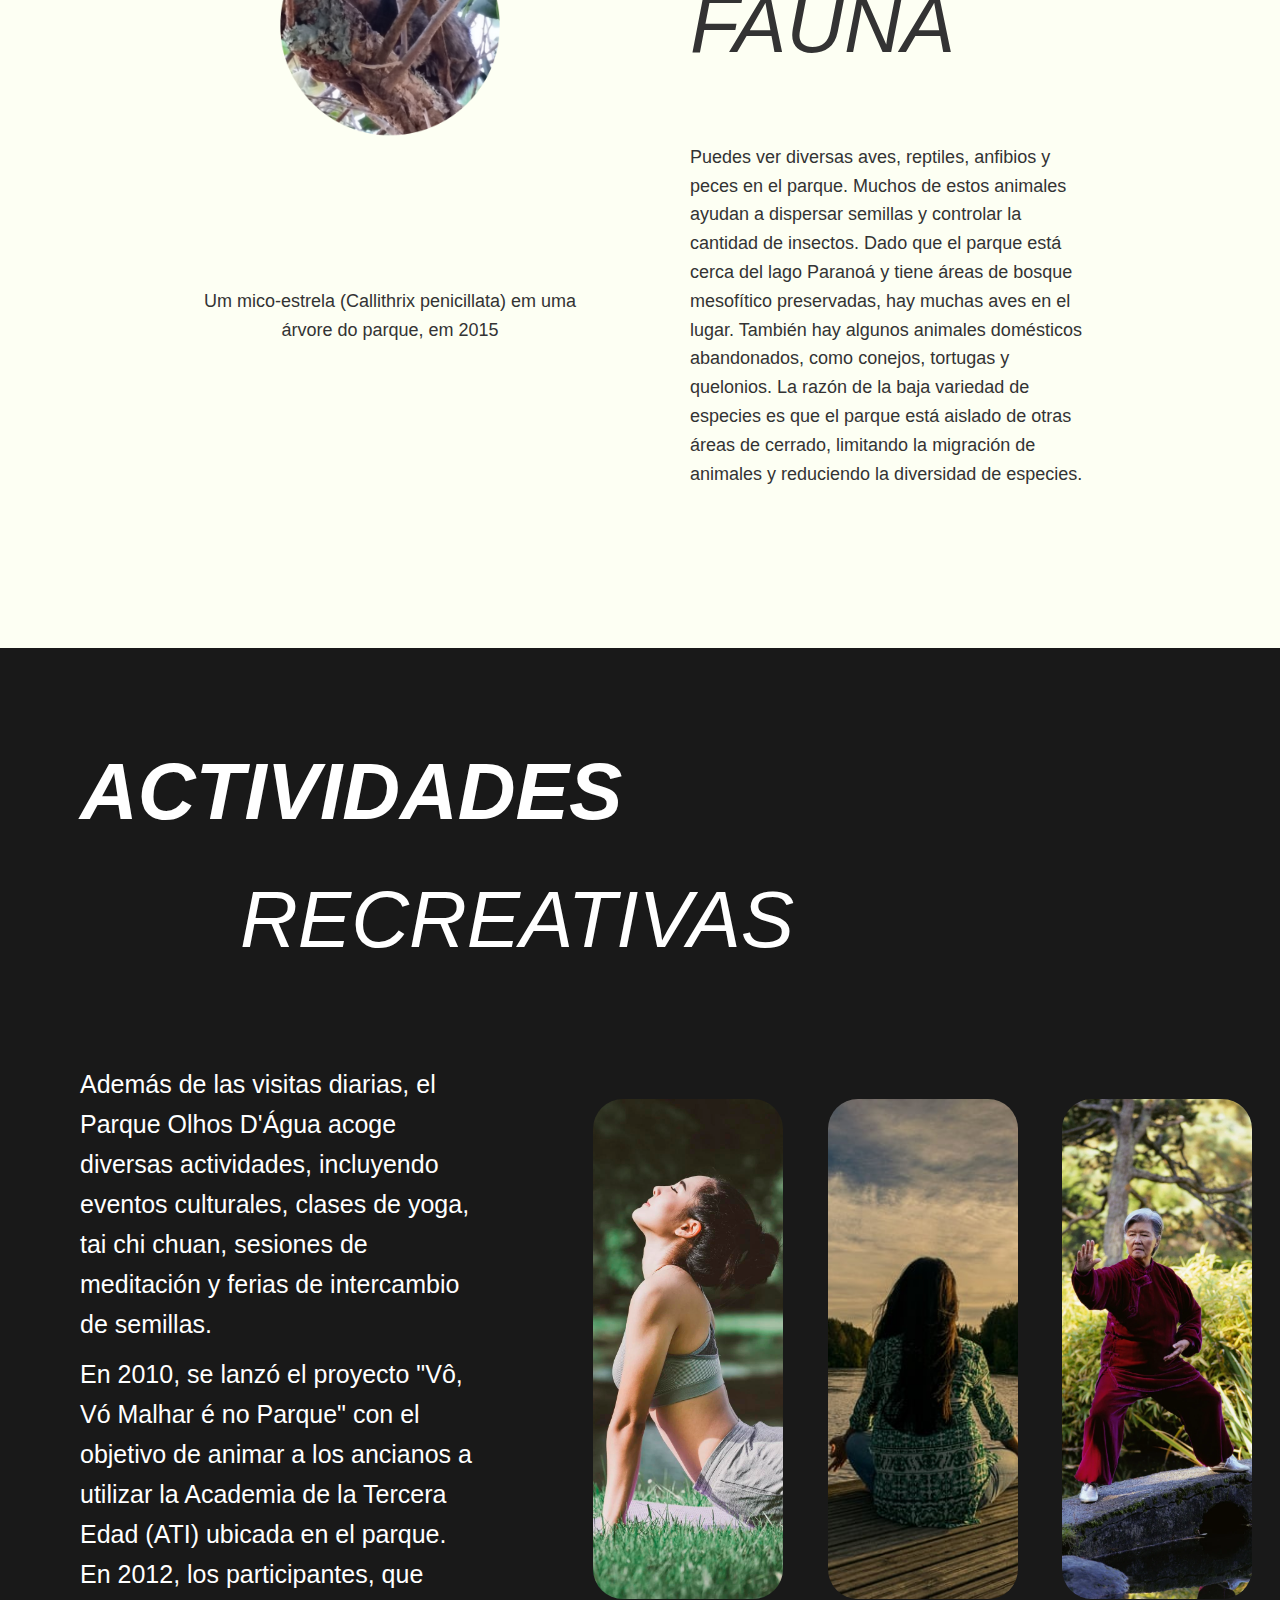
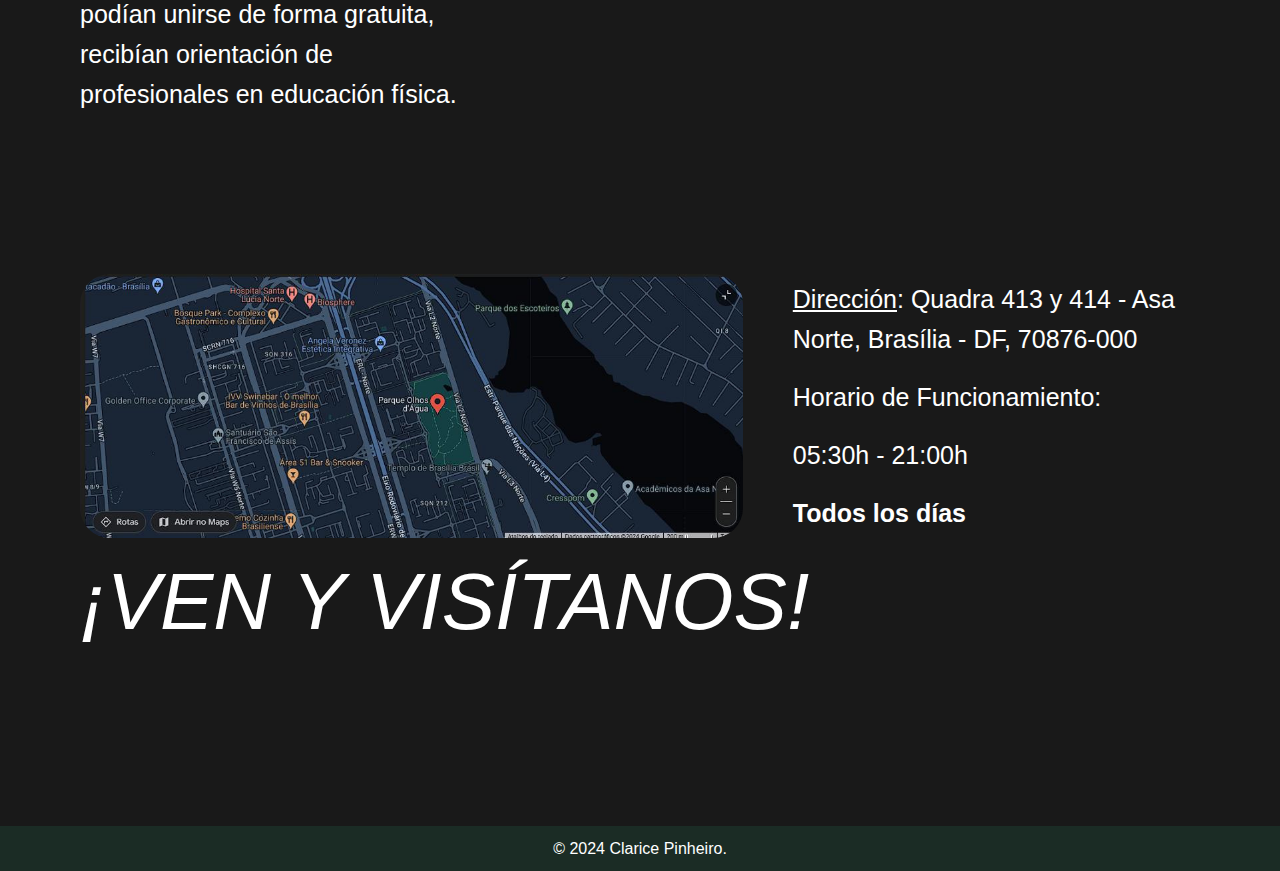
==== commit d20e5e69: "texto alternativo" ====
--- a/espanhol.html
+++ b/espanhol.html
@@ -801,9 +801,9 @@
         <div id="inicio">
             <div>
                 <h1 id="titulo-inicio">Parque Ecológico Olhos D’água</h1>
-                <img id="tree" src="./imagens/tree2.png" alt="Tree" />
-            </div>
-            <img id="img-inicio" src="./imagens/Imagem-do-Parque-Olhos-dagua.png" alt="Park Image" />
+                <img id="tree" src="./imagens/tree2.png" alt="Rama de árbol" />
+            </div>
+            <img id="img-inicio" src="./imagens/Imagem-do-Parque-Olhos-dagua.png" alt="Entrada del parque Olhos D'água" />
         </div>
 
         <div id="sobre">
@@ -819,7 +819,7 @@
                     vegetación típica del cerrado y cuenta con un pequeño lago. Está gestionado por el gobierno del
                     Distrito Federal (GDF).
                 </p>
-                <img src="./imagens/Imagem-2.png" alt="Sobre Image" />
+                <img src="./imagens/Imagem-2.png" alt="Vista aérea del parque" />
             </div>
         </div>
 
@@ -836,7 +836,7 @@
                     un árbol de Navidad hecho con basura recogida del parque, creado por el artista Normando Rodrigues.
                     <i class="fa-solid fa-quote-right"></i>
                 </p>
-                <img src="./imagens/Imagem-3.png" alt="Mais Image" />
+                <img src="./imagens/Imagem-3.png" alt="Árboles del parque" />
                 <p></p>
                 <p style="display: flex; align-items: start; color: #fff;">
                     La Ley No. 556 estableció varios objetivos para el Parque Olhos D'Água, entre ellos: proteger los
@@ -856,7 +856,7 @@
                     reciclaje para ayudar con la separación de residuos.
                 </p>
                 <h1 style="color: #fff;">CARACTERÍSTICAS DEL PARQUE</h1>
-                <img src="./imagens/Imagem-4.png" alt="Sobre Image" />
+                <img src="./imagens/Imagem-4.png" alt="Árboles del parque mostrando el lago" />
                 <p style="color: #fff;">El parque está completamente cercado y supervisado por oficiales del Batallón Ambiental de la Policía
                     Militar del Distrito Federal.
                 </p>
@@ -866,16 +866,16 @@
         <div id="fotos">
             <div class="container1">
                 <h1 style="color: #fff;">Imágens</h1>
-                <img src="./imagens/Imagem-4.png" alt="Sobre Image" />
+                <img src="./imagens/Imagem-4.png" alt="Árboles y lago" />
 
             </div>
             <div class="container2">
-                <img src="./imagens/FOTO1.jpg" alt="Floresta loca" />
-                <img src="./imagens/FOTO2.jpg" alt="Sobre Image" />
-                <img src="./imagens/FOTO3.jpg" alt="Sobre Image" />
-                <img src="./imagens/FOTO4.jpg" alt="Sobre Image" />
-                <img src="./imagens/FOTO5.jpg" alt="Sobre Image" />
-                <img src="./imagens/FOTO5.jpg" alt="Sobre Image" />
+                <img src="./imagens/FOTO1.jpg" alt="Árboles del parque" />
+                <img src="./imagens/FOTO2.jpg" alt="Parque visto desde arriba" />
+                <img src="./imagens/FOTO3.jpg" alt="Lago del parque" />
+                <img src="./imagens/FOTO4.jpg" alt="Árboles del parque" />
+                <img src="./imagens/FOTO5.jpg" alt="Árboles del parque" />
+                <img src="./imagens/FOTO5.jpg" alt="Árboles del parque" />
             </div>
         </div>
 
@@ -898,8 +898,8 @@
                     de pasto como el brachiaria, el pasto elefante y el pasto gordura habían aparecido debido a
                     actividades humanas.
                 </p>
-                <img src="./imagens/Imagem-5.png" alt="Sobre Image" />
-                <img src="./imagens/Imagem-6.png" alt="Sobre Image" />
+                <img src="./imagens/Imagem-5.png" alt=" Flora del parque" />
+                <img src="./imagens/Imagem-6.png" alt=" Flora del parque" />
                 <p></p>
                 <p style="text-align: center;" class="teste">Ejemplar de cipó plata (Banisteriopsis oxyclada) encontrado
                     en el parque en 2010.</p>
@@ -910,7 +910,7 @@
 
         <div id="fauna">
             <div class="container">
-                <img src="./imagens/Imagem-7.png" alt="Sobre Image" />
+                <img src="./imagens/Imagem-7.png" alt=" Animal del parque" />
                 <h1 style="font-weight: 100;">FAUNA</h1>
                 <p style="text-align: center;" class="teste">Um mico-estrela (Callithrix penicillata) em uma árvore do
                     parque, em 2015 </p>
@@ -942,9 +942,9 @@
                 </div>
 
                 <div class="container">
-                    <img src="./imagens/yoga.png" alt="Sobre Image" />
-                    <img src="./imagens/thumbnail-2.jpg" alt="Sobre Image" />
-                    <img src="./imagens/screen_2x.webp" alt="Sobre Image" />
+                    <img src="./imagens/yoga.png" alt="Persona haciendo yoga" />
+                    <img src="./imagens/thumbnail-2.jpg" alt="Persona meditando" />
+                    <img src="./imagens/screen_2x.webp" alt="Persona practicando Tai Chi Chuan" />
                 </div>
             </div>
         </div>
@@ -952,7 +952,7 @@
         <div id="funcionamento">
             <div class="container-lazer">
                 <div class="container2">
-                    <img src="./imagens/mapa.png" alt="Sobre Image" />
+                    <img src="./imagens/mapa.png" alt="Mapa del lugar" />
                 </div>
 
                 <div class="container">
